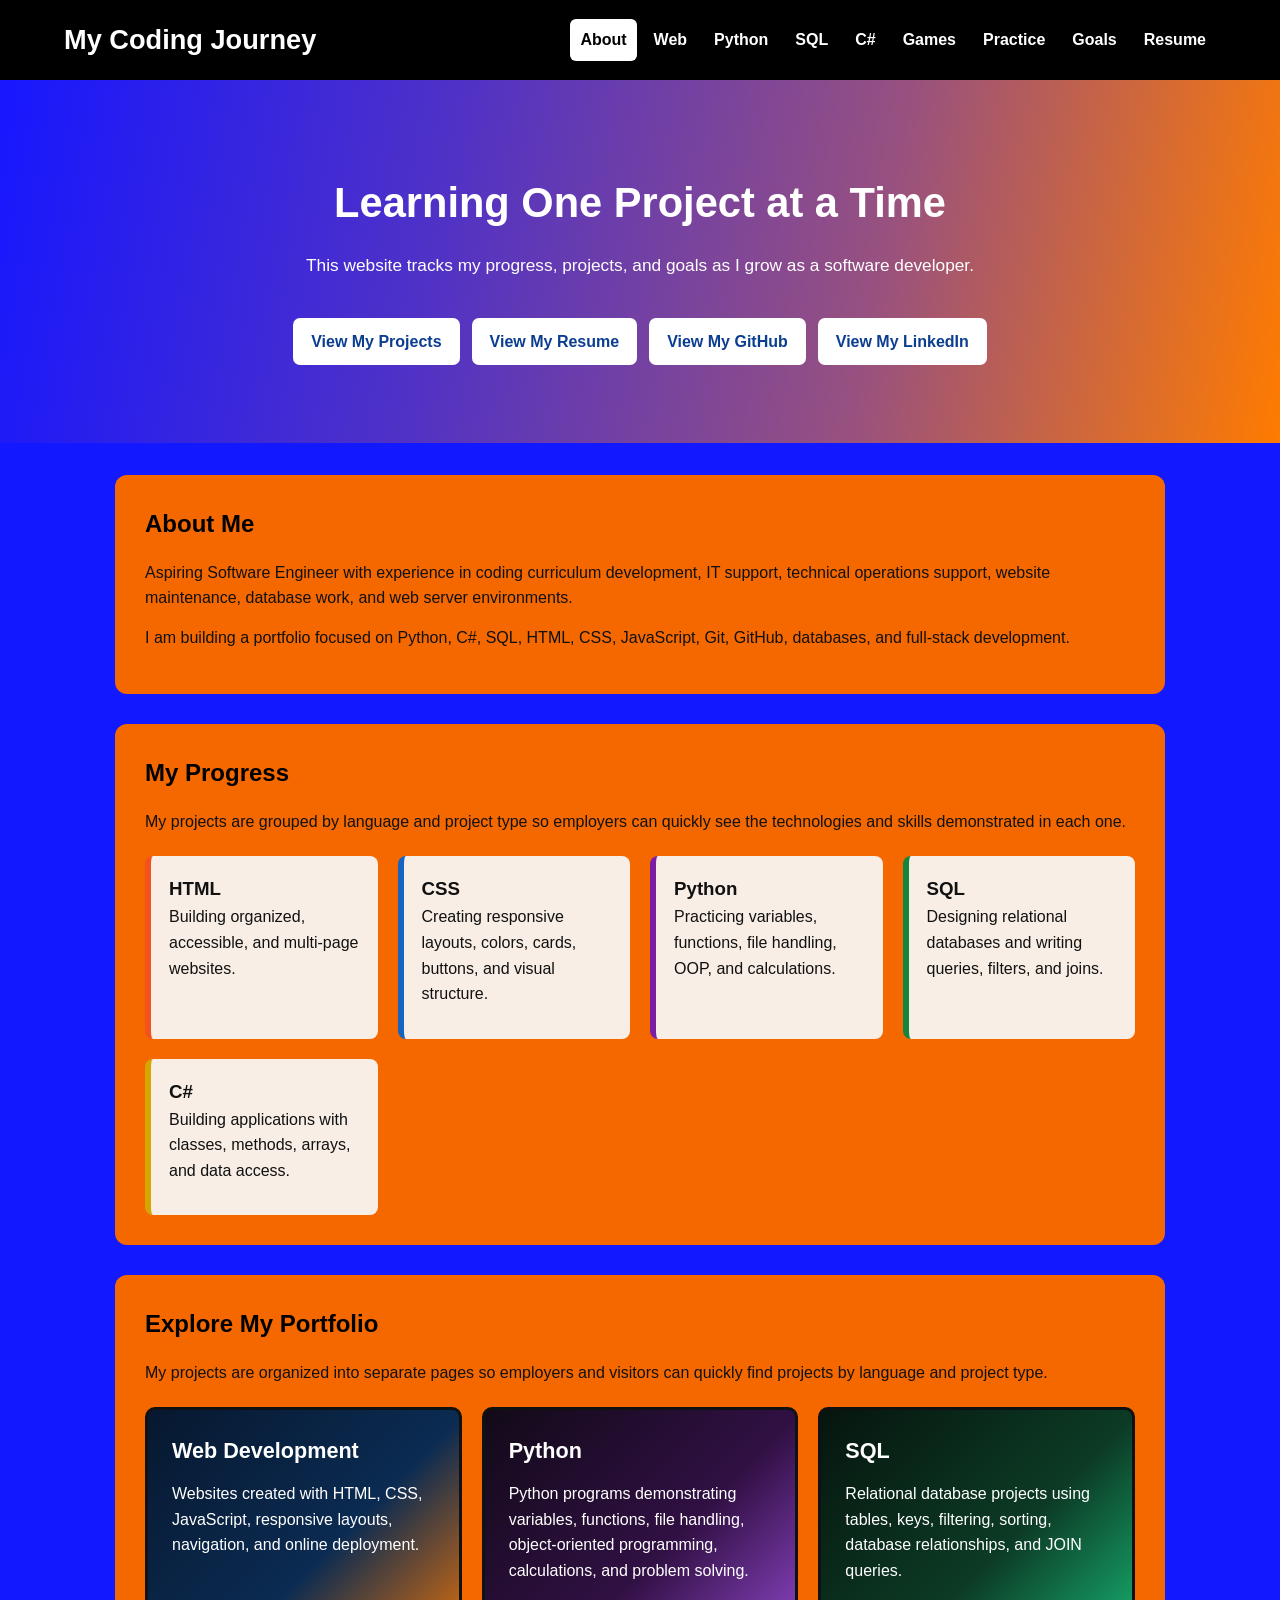
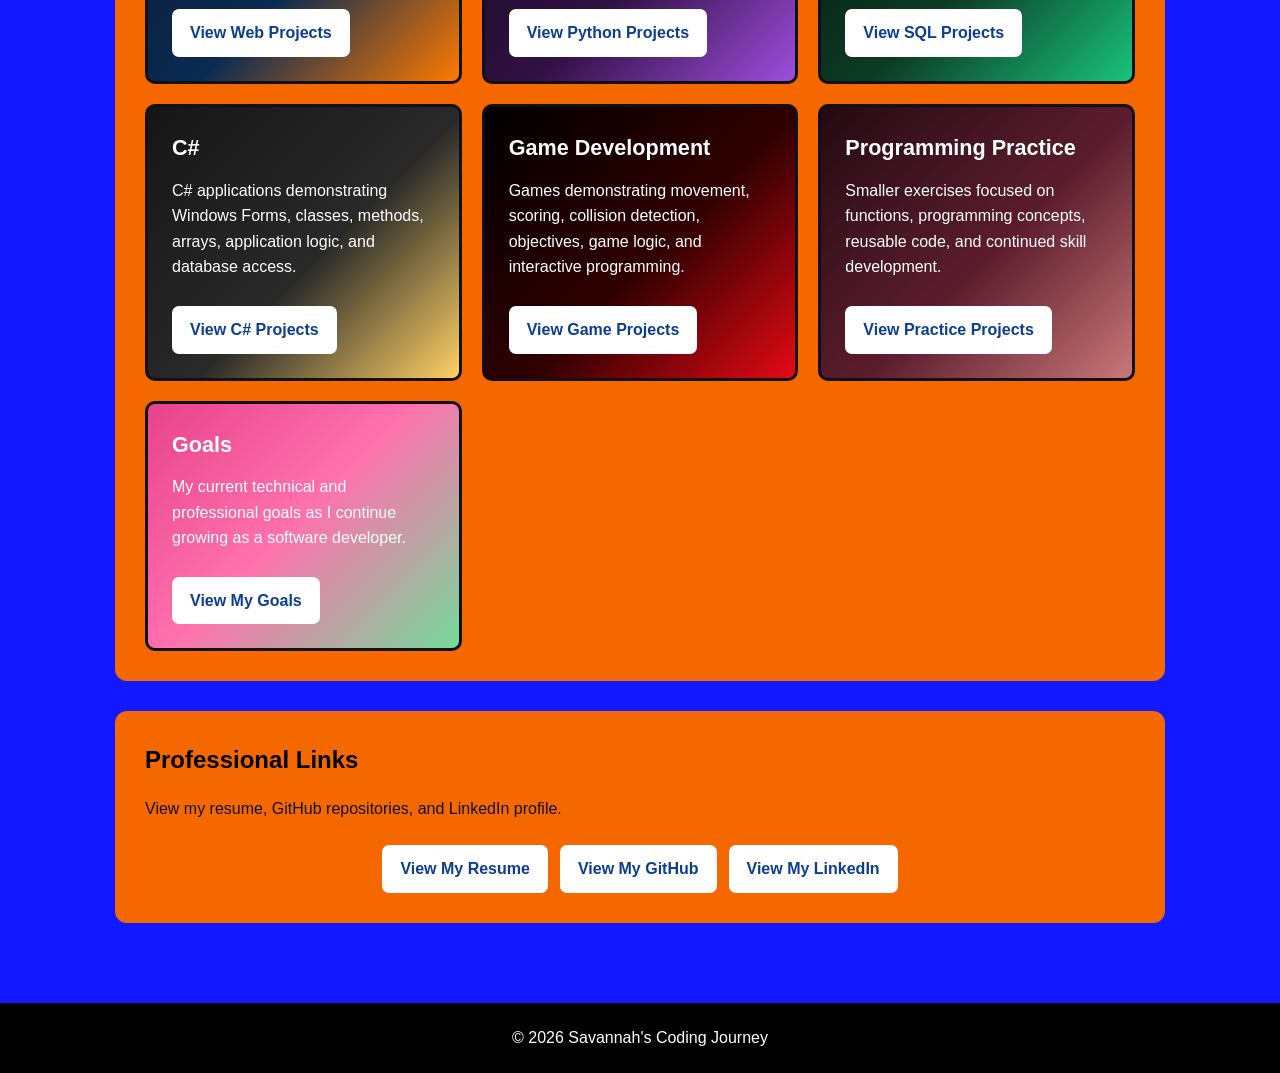
==== Coding Journey Website/index.html @ 90d4db1f "Add files via upload" ====
<!DOCTYPE html>
<html lang="en">
<head>
  <meta charset="UTF-8">
  <meta name="viewport" content="width=device-width, initial-scale=1.0">

  <title>My Coding Journey</title>

  <link rel="stylesheet" href="style.css">
</head>

<body class="home-page">
  <header>
    <nav class="navbar">
      <h1>My Coding Journey</h1>

      <ul>
        <li><a class="active" href="index.html">About</a></li>
        <li><a href="web-projects.html">Web</a></li>
        <li><a href="python-projects.html">Python</a></li>
        <li><a href="sql-projects.html">SQL</a></li>
        <li><a href="csharp-projects.html">C#</a></li>
        <li><a href="game-projects.html">Games</a></li>
        <li><a href="practice-projects.html">Practice</a></li>
        <li><a href="goals.html">Goals</a></li>

        <li>
          <a
            href="Savannah_Young_Resume.pdf"
            target="_blank"
            rel="noopener noreferrer"
          >
            Resume
          </a>
        </li>
      </ul>
    </nav>

    <section class="hero">
      <h2>Learning One Project at a Time</h2>

      <p>
        This website tracks my progress, projects, and goals as I grow as a software developer.
      </p>

      <div class="hero-buttons">
        <a href="#portfolio-categories" class="button">
          View My Projects
        </a>

        <a
          href="Savannah_Young_Resume.pdf"
          target="_blank"
          rel="noopener noreferrer"
          class="button"
        >
          View My Resume
        </a>

        <a
          href="https://github.com/LinuxLoser137"
          target="_blank"
          rel="noopener noreferrer"
          class="button"
        >
          View My GitHub
        </a>

        <a
          href="https://www.linkedin.com/in/savannah-young-194229190/"
          target="_blank"
          rel="noopener noreferrer"
          class="button"
        >
          View My LinkedIn
        </a>
      </div>
    </section>
  </header>

  <main>
    <section class="card">
      <h2>About Me</h2>

      <p>
        Aspiring Software Engineer with experience in coding curriculum development,
        IT support, technical operations support, website maintenance, database work,
        and web server environments.
      </p>

      <p>
        I am building a portfolio focused on Python, C#, SQL, HTML, CSS,
        JavaScript, Git, GitHub, databases, and full-stack development.
      </p>
    </section>

    <section class="card">
      <h2>My Progress</h2>

      <p>
        My projects are grouped by language and project type so employers can quickly
        see the technologies and skills demonstrated in each one.
      </p>

      <div class="progress-list">
        <div class="html-box">
          <h3>HTML</h3>
          <p>
            Building organized, accessible, and multi-page websites.
          </p>
        </div>

        <div class="css-box">
          <h3>CSS</h3>
          <p>
            Creating responsive layouts, colors, cards, buttons, and visual structure.
          </p>
        </div>

        <div class="python-box">
          <h3>Python</h3>
          <p>
            Practicing variables, functions, file handling, OOP, and calculations.
          </p>
        </div>

        <div class="sql-box">
          <h3>SQL</h3>
          <p>
            Designing relational databases and writing queries, filters, and joins.
          </p>
        </div>

        <div class="csharp-box">
          <h3>C#</h3>
          <p>
            Building applications with classes, methods, arrays, and data access.
          </p>
        </div>
      </div>
    </section>

    <section id="portfolio-categories" class="card">
      <h2>Explore My Portfolio</h2>

      <p>
        My projects are organized into separate pages so employers and visitors
        can quickly find projects by language and project type.
      </p>

      <div class="category-grid">
        <article class="category-card web-category">
          <h3>Web Development</h3>

          <p>
            Websites created with HTML, CSS, JavaScript, responsive layouts,
            navigation, and online deployment.
          </p>

          <a href="web-projects.html" class="button">
            View Web Projects
          </a>
        </article>

        <article class="category-card python-category">
          <h3>Python</h3>

          <p>
            Python programs demonstrating variables, functions, file handling,
            object-oriented programming, calculations, and problem solving.
          </p>

          <a href="python-projects.html" class="button">
            View Python Projects
          </a>
        </article>

        <article class="category-card sql-category">
          <h3>SQL</h3>

          <p>
            Relational database projects using tables, keys, filtering,
            sorting, database relationships, and JOIN queries.
          </p>

          <a href="sql-projects.html" class="button">
            View SQL Projects
          </a>
        </article>

        <article class="category-card csharp-category">
          <h3>C#</h3>

          <p>
            C# applications demonstrating Windows Forms, classes, methods,
            arrays, application logic, and database access.
          </p>

          <a href="csharp-projects.html" class="button">
            View C# Projects
          </a>
        </article>

        <article class="category-card game-category">
          <h3>Game Development</h3>

          <p>
            Games demonstrating movement, scoring, collision detection,
            objectives, game logic, and interactive programming.
          </p>

          <a href="game-projects.html" class="button">
            View Game Projects
          </a>
        </article>

        <article class="category-card practice-category">
          <h3>Programming Practice</h3>

          <p>
            Smaller exercises focused on functions, programming concepts,
            reusable code, and continued skill development.
          </p>

          <a href="practice-projects.html" class="button">
            View Practice Projects
          </a>
        </article>

        <article class="category-card goals-category">
          <h3>Goals</h3>

          <p>
            My current technical and professional goals as I continue
            growing as a software developer.
          </p>

          <a href="goals.html" class="button">
            View My Goals
          </a>
        </article>
      </div>
    </section>

    <section class="card">
      <h2>Professional Links</h2>

      <p>
        View my resume, GitHub repositories, and LinkedIn profile.
      </p>

      <div class="hero-buttons">
        <a
          href="Savannah_Young_Resume.pdf"
          target="_blank"
          rel="noopener noreferrer"
          class="button"
        >
          View My Resume
        </a>

        <a
          href="https://github.com/LinuxLoser137"
          target="_blank"
          rel="noopener noreferrer"
          class="button"
        >
          View My GitHub
        </a>

        <a
          href="https://www.linkedin.com/in/savannah-young-194229190/"
          target="_blank"
          rel="noopener noreferrer"
          class="button"
        >
          View My LinkedIn
        </a>
      </div>
    </section>
  </main>

  <footer>
    <p>
      &copy; <span id="current-year">2026</span> Savannah's Coding Journey
    </p>
  </footer>

  <script src="script.js"></script>
</body>
</html>
---- Coding Journey Website/style.css ----
/* =========================================
   RESET
========================================= */

* {
  box-sizing: border-box;
  margin: 0;
  padding: 0;
}

html {
  scroll-behavior: smooth;
}

body {
  font-family: Arial, Helvetica, sans-serif;
  line-height: 1.6;
  min-height: 100vh;
}

a {
  text-decoration: none;
}

img {
  max-width: 100%;
}

main {
  margin: 0 auto;
  max-width: 1250px;
  padding: 35px 20px;
}


/* =========================================
   BLACK NAVIGATION BAR
   SAME ON EVERY PAGE
========================================= */

.navbar {
  align-items: center;
  background-color: #000000;
  display: flex;
  justify-content: space-between;
  padding: 18px 5%;
}

.navbar h1 {
  color: #ffffff;
  font-size: 1.7rem;
}

.navbar ul {
  align-items: center;
  display: flex;
  flex-wrap: wrap;
  gap: 7px;
  list-style: none;
}

.navbar a {
  border-radius: 6px;
  color: #ffffff;
  display: block;
  font-weight: bold;
  padding: 8px 10px;
  transition:
    background-color 0.2s ease,
    color 0.2s ease;
}

.navbar a:hover,
.navbar a.active {
  background-color: #ffffff;
  color: #000000;
}


/* =========================================
   HERO SECTIONS
========================================= */

.hero,
.page-hero {
  color: #ffffff;
  padding: 85px 8%;
  text-align: center;
}

.hero h2,
.page-hero h2 {
  font-size: 2.6rem;
  margin-bottom: 16px;
}

.hero p,
.page-hero p {
  font-size: 1.08rem;
  margin: 0 auto 28px;
  max-width: 850px;
}


/* =========================================
   BUTTON GROUPS
========================================= */

.hero-buttons,
.project-links,
.page-navigation {
  display: flex;
  flex-wrap: wrap;
  gap: 12px;
  justify-content: center;
}


/* =========================================
   GENERAL BUTTONS
========================================= */

.button,
.project-links a,
.project-card > a {
  border-radius: 7px;
  display: inline-block;
  font-weight: bold;
  margin-top: 10px;
  padding: 11px 18px;
  transition:
    background-color 0.2s ease,
    color 0.2s ease,
    transform 0.2s ease;
}

.button:hover,
.project-links a:hover,
.project-card > a:hover {
  transform: translateY(-2px);
}


/* =========================================
   GENERAL CONTENT CARDS
========================================= */

.card,
.language-section {
  border-radius: 12px;
  margin-bottom: 30px;
  padding: 30px;
}

.card h2,
.language-section > h2 {
  margin-bottom: 16px;
}

.card p {
  margin-bottom: 14px;
}


/* =========================================
   GRIDS
========================================= */

.progress-list,
.category-grid,
.project-grid {
  display: grid;
  gap: 20px;
  margin-top: 22px;
}

.progress-list {
  grid-template-columns: repeat(auto-fit, minmax(190px, 1fr));
}

.category-grid,
.project-grid {
  grid-template-columns: repeat(auto-fit, minmax(280px, 1fr));
}


/* =========================================
   PROGRESS BOXES
========================================= */

.progress-list > div {
  border-radius: 8px;
  padding: 18px;
}

.html-box {
  background-color: #fff0e8;
  border-left: 6px solid #f4511e;
  color: #9d2f13;
}

.css-box {
  background-color: #e8f2ff;
  border-left: 6px solid #1565c0;
  color: #0e4d98;
}

.python-box {
  background-color: #f2e8ff;
  border-left: 6px solid #7b1fa2;
  color: #5c177b;
}

.sql-box {
  background-color: #e4f8ee;
  border-left: 6px solid #16833e;
  color: #12612f;
}

.csharp-box {
  background-color: #fff4c4;
  border-left: 6px solid #d5a600;
  color: #6b5200;
}


/* =========================================
   GENERAL CATEGORY CARDS
========================================= */

.category-card {
  border-radius: 10px;
  display: flex;
  flex-direction: column;
  min-height: 250px;
  padding: 24px;
  transition:
    box-shadow 0.2s ease,
    transform 0.2s ease;
}

.category-card:hover {
  box-shadow: 0 8px 20px rgba(0, 0, 0, 0.22);
  transform: translateY(-4px);
}

.category-card h3 {
  font-size: 1.35rem;
  margin-bottom: 12px;
}

.category-card p {
  flex-grow: 1;
  margin-bottom: 16px;
}

.category-card .button {
  align-self: flex-start;
}


/* =========================================
   GENERAL PROJECT CARDS
========================================= */

.project-card {
  border-radius: 10px;
  display: flex;
  flex-direction: column;
  padding: 24px;
  transition:
    box-shadow 0.2s ease,
    transform 0.2s ease;
}

.project-card:hover {
  transform: translateY(-4px);
}

.project-card h3 {
  margin-bottom: 12px;
}

.project-card p {
  margin-bottom: 13px;
}

.project-card a {
  align-self: flex-start;
}

.project-status {
  align-self: flex-start;
  border-radius: 20px;
  font-size: 0.85rem;
  font-weight: bold;
  margin-bottom: 12px;
  padding: 5px 11px;
}


/* =========================================
   HOME PAGE
   KEEP BLUE AND ORANGE LOOK
========================================= */

.home-page {
  background-color: #1218ff;
  color: #111111;
}


/* =========================================
   HOME PAGE HERO
========================================= */

.home-page .hero {
  background: linear-gradient(
    100deg,
    #1717ff 0%,
    #5132c5 35%,
    #98517f 68%,
    #ff7b00 100%
  );
  color: #ffffff;
  padding: 90px 20px 78px;
}

.home-page .hero h2,
.home-page .hero p {
  color: #ffffff;
}

.home-page .hero .button {
  background-color: #ffffff;
  color: #0b3d91;
}

.home-page .hero .button:hover {
  background-color: #ffd3a5;
  color: #000000;
}


/* =========================================
   HOME PAGE MAIN AREA
========================================= */

.home-page main {
  background-color: #1218ff;
  max-width: none;
  padding: 32px 0 50px;
}

.home-page main > section {
  margin-left: auto;
  margin-right: auto;
  width: min(1050px, calc(100% - 40px));
}


/* =========================================
   HOME PAGE ORANGE CONTENT SECTIONS
========================================= */

.home-page .card {
  background-color: #f56800;
  box-shadow: none;
  color: #111111;
}

.home-page .card h2 {
  color: #000000;
}

.home-page .card p {
  color: #111111;
}


/* =========================================
   HOME PAGE PROGRESS BOXES
========================================= */

.home-page .progress-list > div {
  background-color: #f8eee5;
  color: #111111;
}

.home-page .html-box {
  border-left-color: #f4511e;
}

.home-page .css-box {
  border-left-color: #1565c0;
}

.home-page .python-box {
  border-left-color: #7b1fa2;
}

.home-page .sql-box {
  border-left-color: #16833e;
}

.home-page .csharp-box {
  border-left-color: #d5a600;
}


/* =========================================
   HOME PAGE CATEGORY CARDS
   MATCH EACH PAGE THEME
========================================= */

.home-page .category-card {
  border: 3px solid #111111;
  color: #ffffff;
}

.home-page .category-card h3,
.home-page .category-card p {
  color: #ffffff;
}


/* Web category — dark navy and orange */

.home-page .web-category {
  background: linear-gradient(
    135deg,
    #07182f 0%,
    #0b2b52 55%,
    #ff7a00 100%
  );
}


/* Python category — near-black and purple */

.home-page .python-category {
  background: linear-gradient(
    135deg,
    #120a18 0%,
    #311044 55%,
    #9d4edd 100%
  );
}


/* SQL category — deep forest and emerald */

.home-page .sql-category {
  background: linear-gradient(
    135deg,
    #06150e 0%,
    #0c3b25 55%,
    #19c37d 100%
  );
}


/* C# category — charcoal and yellow */

.home-page .csharp-category {
  background: linear-gradient(
    135deg,
    #151515 0%,
    #292929 55%,
    #ffd166 100%
  );
}


/* Games category — black and red */

.home-page .game-category {
  background: linear-gradient(
    135deg,
    #000000 0%,
    #310000 55%,
    #e50914 100%
  );
}


/* Practice category — deep burgundy and rose gold */

.home-page .practice-category {
  background: linear-gradient(
    135deg,
    #240a12 0%,
    #5c1d2e 55%,
    #c97878 100%
  );
}


/* Goals category — brighter pink and soft green */

.home-page .goals-category {
  background: linear-gradient(
    135deg,
    #e8428b 0%,
    #ff72ad 48%,
    #75d99a 100%
  );
}

.home-page .goals-category h3,
.home-page .goals-category p {
  color: #ffffff;
}


/* =========================================
   HOME PAGE CATEGORY BUTTONS
========================================= */

.home-page .web-category .button {
  background-color: #ff7a00;
  color: #ffffff;
}

.home-page .python-category .button {
  background-color: #9d4edd;
  color: #ffffff;
}

.home-page .sql-category .button {
  background-color: #19c37d;
  color: #042216;
}

.home-page .csharp-category .button {
  background-color: #ffd166;
  color: #1a1505;
}

.home-page .game-category .button {
  background-color: #e50914;
  color: #ffffff;
}

.home-page .practice-category .button {
  background-color: #c97878;
  color: #240a12;
}

.home-page .goals-category .button {
  background-color: #d9ffe7;
  color: #176338;
}

.home-page .category-card .button:hover {
  background-color: #ffffff;
  color: #111111;
}


/* =========================================
   HOME PAGE PROFESSIONAL LINKS
========================================= */

.home-page .card .button {
  background-color: #ffffff;
  color: #0b3d91;
}

.home-page .card .button:hover {
  background-color: #ffd3a5;
  color: #000000;
}


/* =========================================
   WEB PAGE
   DARK NAVY AND BRIGHT ORANGE
========================================= */

.web-page {
  background-color: #07182f;
  color: #ffffff;
}

.web-page .page-hero {
  background: linear-gradient(
    120deg,
    #020b18 0%,
    #0b2b52 55%,
    #ff7a00 100%
  );
}

.web-page .language-section {
  background-color: #0b2748;
  border: 3px solid #ff7a00;
  color: #ffffff;
}

.web-page .project-card {
  background-color: #061426;
  border: 2px solid #ff9a3d;
  box-shadow: 0 7px 18px rgba(0, 0, 0, 0.4);
  color: #ffffff;
}

.web-page .project-card h3 {
  color: #ffad5c;
}

.web-page .project-card strong {
  color: #ffd2a6;
}

.web-page .project-status {
  background-color: #ff7a00;
  color: #ffffff;
}

.web-page .button,
.web-page .project-links a,
.web-page .project-card > a {
  background-color: #ff7a00;
  color: #ffffff;
}

.web-page .button:hover,
.web-page .project-links a:hover,
.web-page .project-card > a:hover {
  background-color: #ffffff;
  color: #a94700;
}


/* =========================================
   PYTHON PAGE
   NEAR-BLACK AND VIVID PURPLE
========================================= */

.python-page {
  background-color: #120a18;
  color: #ffffff;
}

.python-page .page-hero {
  background: linear-gradient(
    120deg,
    #09050d 0%,
    #311044 55%,
    #9d4edd 100%
  );
}

.python-page .language-section {
  background-color: #291039;
  border: 3px solid #b66cff;
  color: #ffffff;
}

.python-page .project-card {
  background-color: #100715;
  border: 2px solid #b66cff;
  box-shadow: 0 7px 18px rgba(0, 0, 0, 0.45);
  color: #ffffff;
}

.python-page .project-card h3 {
  color: #d7a5ff;
}

.python-page .project-card strong {
  color: #ebd2ff;
}

.python-page .project-status {
  background-color: #9d4edd;
  color: #ffffff;
}

.python-page .button,
.python-page .project-links a,
.python-page .project-card > a {
  background-color: #9d4edd;
  color: #ffffff;
}

.python-page .button:hover,
.python-page .project-links a:hover,
.python-page .project-card > a:hover {
  background-color: #ffffff;
  color: #5f1788;
}


/* =========================================
   SQL PAGE
   DEEP FOREST AND BRIGHT EMERALD
========================================= */

.sql-page {
  background-color: #06150e;
  color: #ffffff;
}

.sql-page .page-hero {
  background: linear-gradient(
    120deg,
    #020a06 0%,
    #0c3b25 55%,
    #19c37d 100%
  );
}

.sql-page .language-section {
  background-color: #0a3823;
  border: 3px solid #2ee69a;
  color: #ffffff;
}

.sql-page .project-card {
  background-color: #04110b;
  border: 2px solid #2ee69a;
  box-shadow: 0 7px 18px rgba(0, 0, 0, 0.45);
  color: #ffffff;
}

.sql-page .project-card h3 {
  color: #65f2b4;
}

.sql-page .project-card strong {
  color: #b9f8da;
}

.sql-page .project-status {
  background-color: #19c37d;
  color: #042216;
}

.sql-page .button,
.sql-page .project-links a,
.sql-page .project-card > a {
  background-color: #19c37d;
  color: #042216;
}

.sql-page .button:hover,
.sql-page .project-links a:hover,
.sql-page .project-card > a:hover {
  background-color: #ffffff;
  color: #087047;
}


/* =========================================
   C# PAGE
   CHARCOAL AND STRONG YELLOW
========================================= */

.csharp-page {
  background-color: #151515;
  color: #ffffff;
}

.csharp-page .page-hero {
  background: linear-gradient(
    120deg,
    #050505 0%,
    #292929 55%,
    #ffd166 100%
  );
}

.csharp-page .language-section {
  background-color: #252525;
  border: 3px solid #ffd166;
  color: #ffffff;
}

.csharp-page .project-card {
  background-color: #101010;
  border: 2px solid #ffd166;
  box-shadow: 0 7px 18px rgba(0, 0, 0, 0.45);
  color: #ffffff;
}

.csharp-page .project-card h3 {
  color: #ffe39d;
}

.csharp-page .project-card strong {
  color: #fff0c2;
}

.csharp-page .project-status {
  background-color: #ffd166;
  color: #1a1505;
}

.csharp-page .button,
.csharp-page .project-links a,
.csharp-page .project-card > a {
  background-color: #ffd166;
  color: #1a1505;
}

.csharp-page .button:hover,
.csharp-page .project-links a:hover,
.csharp-page .project-card > a:hover {
  background-color: #ffffff;
  color: #7c5700;
}


/* =========================================
   GAMES PAGE
   BLACK AND RED
========================================= */

.games-page {
  background-color: #050505;
  color: #ffffff;
}

.games-page .page-hero {
  background: linear-gradient(
    120deg,
    #000000 0%,
    #310000 55%,
    #e50914 100%
  );
}

.games-page .language-section {
  background-color: #160000;
  border: 3px solid #e50914;
  color: #ffffff;
}

.games-page .project-card {
  background-color: #050505;
  border: 2px solid #e50914;
  box-shadow: 0 7px 18px rgba(229, 9, 20, 0.22);
  color: #ffffff;
}

.games-page .project-card h3 {
  color: #ff666d;
}

.games-page .project-card strong {
  color: #ffb6ba;
}

.games-page .project-status {
  background-color: #e50914;
  color: #ffffff;
}

.games-page .button,
.games-page .project-links a,
.games-page .project-card > a {
  background-color: #e50914;
  color: #ffffff;
}

.games-page .button:hover,
.games-page .project-links a:hover,
.games-page .project-card > a:hover {
  background-color: #ffffff;
  color: #a40009;
}


/* =========================================
   PRACTICE PAGE
   DEEP BURGUNDY, ROSE GOLD, AND BLUSH
========================================= */

.practice-page {
  background-color: #240a12;
  color: #ffffff;
}

.practice-page .page-hero {
  background: linear-gradient(
    120deg,
    #240a12 0%,
    #5c1d2e 55%,
    #c97878 100%
  );
  color: #ffffff;
}

.practice-page .language-section {
  background-color: #5c1d2e;
  border: 3px solid #c97878;
  color: #ffffff;
}

.practice-page .project-card {
  background-color: #240a12;
  border: 2px solid #c97878;
  box-shadow: 0 7px 18px rgba(0, 0, 0, 0.45);
  color: #ffffff;
}

.practice-page .project-card h3 {
  color: #ffd6d6;
}

.practice-page .project-card strong {
  color: #ffd6d6;
}

.practice-page .project-status {
  background-color: #c97878;
  color: #240a12;
}

.practice-page .button,
.practice-page .project-links a,
.practice-page .project-card > a {
  background-color: #c97878;
  color: #240a12;
}

.practice-page .button:hover,
.practice-page .project-links a:hover,
.practice-page .project-card > a:hover {
  background-color: #ffd6d6;
  color: #5c1d2e;
}


/* =========================================
   GOALS PAGE
   BRIGHT PINK WITH LIGHT GREEN CONTRAST
========================================= */

.goals-page {
  background: linear-gradient(
    180deg,
    #ff77b0 0%,
    #ff9bc6 48%,
    #baf3cf 100%
  );
  color: #3a1830;
}

.goals-page .page-hero {
  background: linear-gradient(
    120deg,
    #e8428b 0%,
    #ff72ad 58%,
    #75d99a 100%
  );
  color: #ffffff;
}

.goals-page .card {
  background-color: #fff0f7;
  border: 3px solid #75d99a;
  box-shadow: 0 7px 18px rgba(108, 31, 71, 0.18);
  color: #4b213c;
}

.goals-page .card h2 {
  color: #c52b70;
}

.goals-page .card p {
  color: #4b213c;
}

.goals-page .goal-list {
  list-style: none;
  padding-left: 0;
}

.goals-page .goal-list li {
  background-color: #e5f9ed;
  border-left: 7px solid #e8428b;
  border-radius: 7px;
  color: #245c3a;
  margin-bottom: 12px;
  padding: 14px 16px;
}

.goals-page .button {
  background-color: #58c982;
  color: #ffffff;
}

.goals-page .button:hover {
  background-color: #ff72ad;
  color: #ffffff;
}


/* =========================================
   PAGE NAVIGATION
========================================= */

.page-navigation {
  margin: 35px 0 10px;
}


/* =========================================
   FOOTER
========================================= */

footer {
  background-color: #000000;
  color: #ffffff;
  margin-top: 35px;
  padding: 22px;
  text-align: center;
}

.home-page footer {
  margin-top: 0;
}


/* =========================================
   TABLET RESPONSIVE DESIGN
========================================= */

@media screen and (max-width: 950px) {
  .navbar {
    flex-direction: column;
    gap: 14px;
  }

  .navbar ul {
    justify-content: center;
  }

  .hero,
  .page-hero {
    padding: 60px 20px;
  }

  .hero h2,
  .page-hero h2 {
    font-size: 2.1rem;
  }
}


/* =========================================
   MOBILE RESPONSIVE DESIGN
========================================= */

@media screen and (max-width: 650px) {
  .navbar ul {
    flex-direction: column;
    width: 100%;
  }

  .navbar li,
  .navbar a {
    text-align: center;
    width: 100%;
  }

  main {
    padding: 22px 12px;
  }

  .card,
  .language-section {
    padding: 20px;
  }

  .progress-list,
  .category-grid,
  .project-grid {
    grid-template-columns: 1fr;
  }

  .hero-buttons,
  .project-links,
  .page-navigation {
    flex-direction: column;
  }

  .button,
  .project-links a,
  .project-card > a {
    text-align: center;
    width: 100%;
  }

  .home-page main > section {
    width: calc(100% - 24px);
  }

  .home-page .hero h2 {
    font-size: 2rem;
  }
}
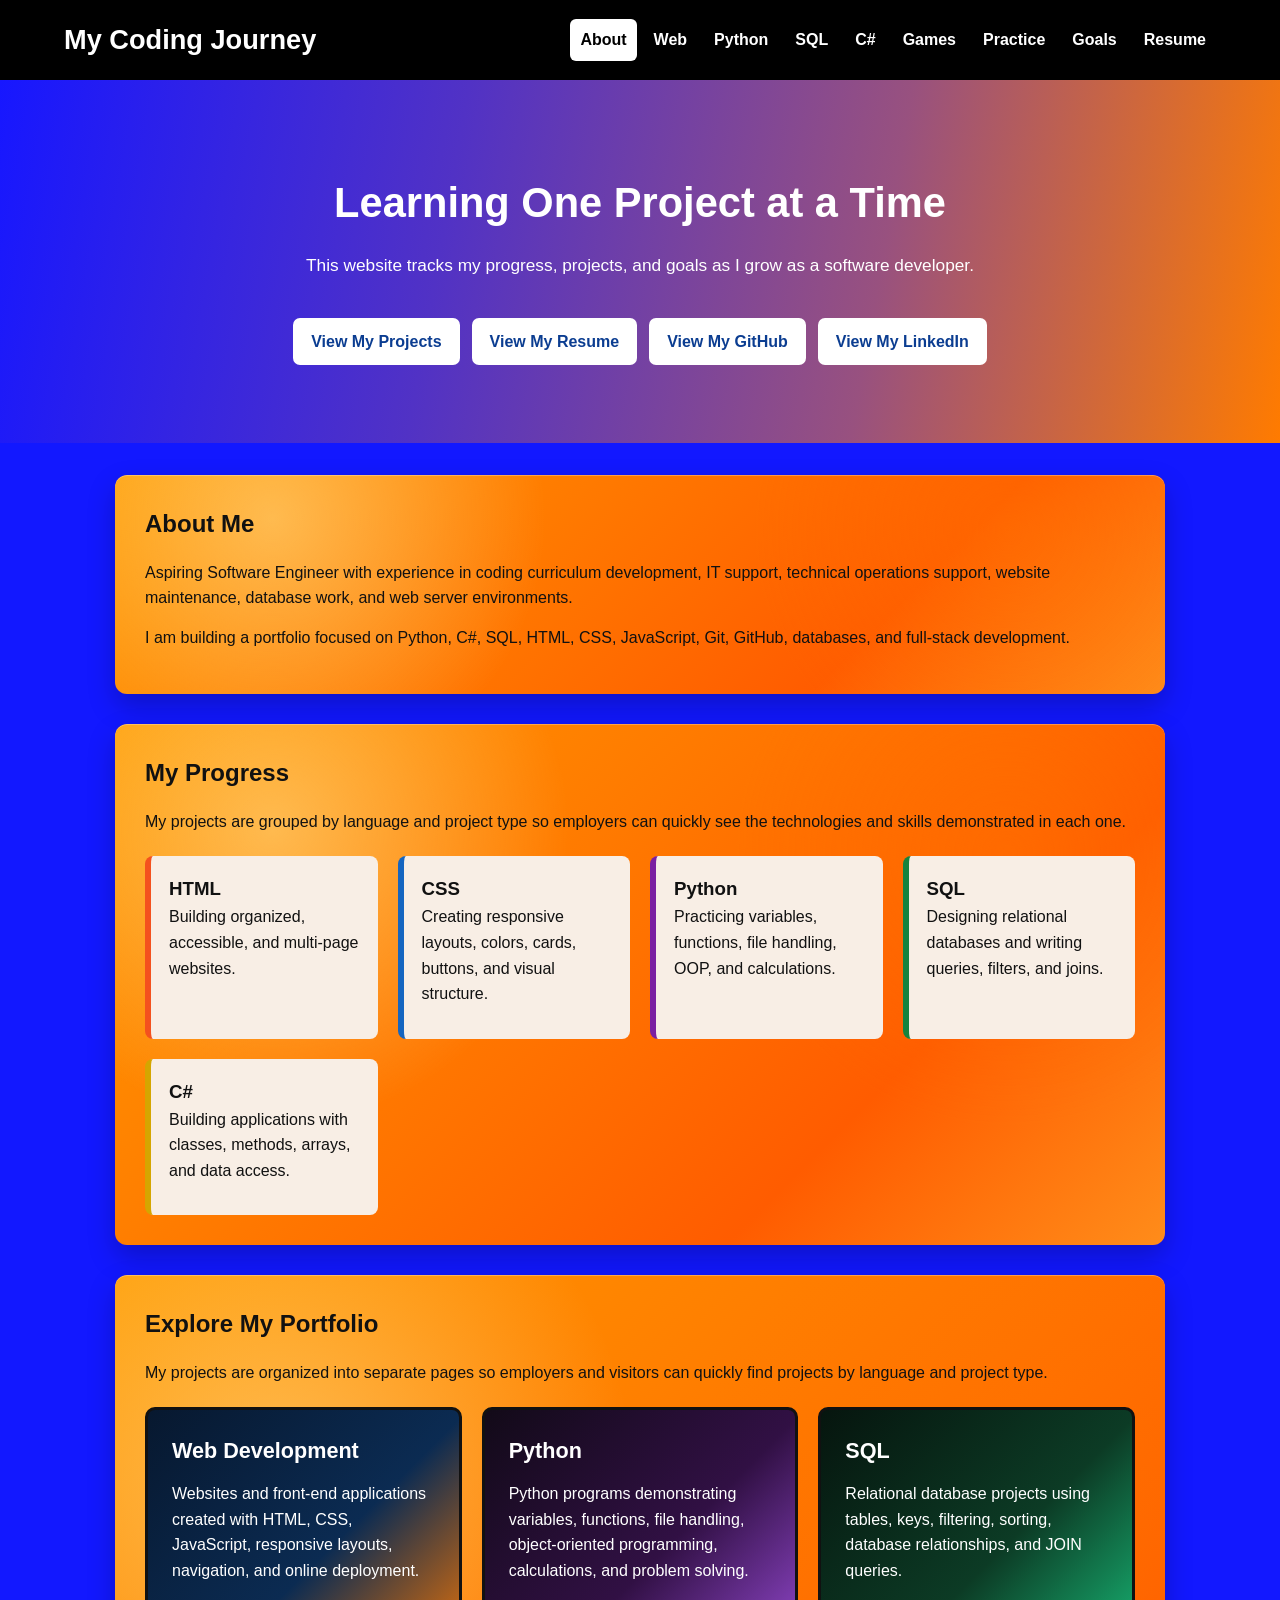
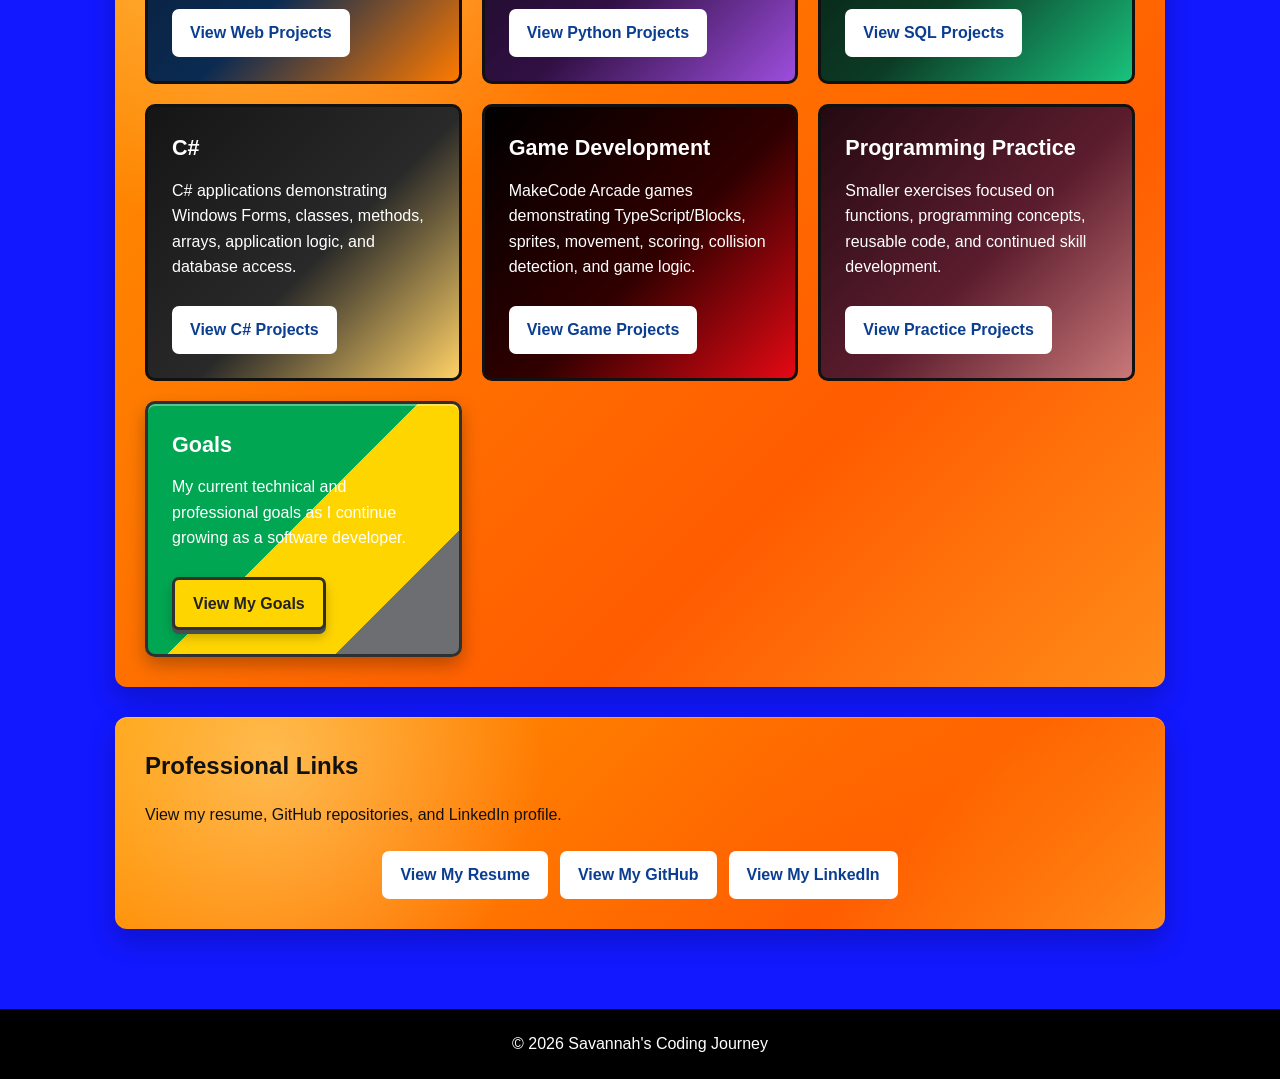
==== commit 391a6959: "Add files via upload" ====
--- a/Coding Journey Website/index.html
+++ b/Coding Journey Website/index.html
@@ -1,291 +1,291 @@
-<!DOCTYPE html>
-<html lang="en">
-<head>
-  <meta charset="UTF-8">
-  <meta name="viewport" content="width=device-width, initial-scale=1.0">
-
-  <title>My Coding Journey</title>
-
-  <link rel="stylesheet" href="style.css">
-</head>
-
-<body class="home-page">
-  <header>
-    <nav class="navbar">
-      <h1>My Coding Journey</h1>
-
-      <ul>
-        <li><a class="active" href="index.html">About</a></li>
-        <li><a href="web-projects.html">Web</a></li>
-        <li><a href="python-projects.html">Python</a></li>
-        <li><a href="sql-projects.html">SQL</a></li>
-        <li><a href="csharp-projects.html">C#</a></li>
-        <li><a href="game-projects.html">Games</a></li>
-        <li><a href="practice-projects.html">Practice</a></li>
-        <li><a href="goals.html">Goals</a></li>
-
-        <li>
-          <a
-            href="Savannah_Young_Resume.pdf"
-            target="_blank"
-            rel="noopener noreferrer"
-          >
-            Resume
-          </a>
-        </li>
-      </ul>
-    </nav>
-
-    <section class="hero">
-      <h2>Learning One Project at a Time</h2>
-
-      <p>
-        This website tracks my progress, projects, and goals as I grow as a software developer.
-      </p>
-
-      <div class="hero-buttons">
-        <a href="#portfolio-categories" class="button">
-          View My Projects
-        </a>
-
-        <a
-          href="Savannah_Young_Resume.pdf"
-          target="_blank"
-          rel="noopener noreferrer"
-          class="button"
-        >
-          View My Resume
-        </a>
-
-        <a
-          href="https://github.com/LinuxLoser137"
-          target="_blank"
-          rel="noopener noreferrer"
-          class="button"
-        >
-          View My GitHub
-        </a>
-
-        <a
-          href="https://www.linkedin.com/in/savannah-young-194229190/"
-          target="_blank"
-          rel="noopener noreferrer"
-          class="button"
-        >
-          View My LinkedIn
-        </a>
-      </div>
-    </section>
-  </header>
-
-  <main>
-    <section class="card">
-      <h2>About Me</h2>
-
-      <p>
-        Aspiring Software Engineer with experience in coding curriculum development,
-        IT support, technical operations support, website maintenance, database work,
-        and web server environments.
-      </p>
-
-      <p>
-        I am building a portfolio focused on Python, C#, SQL, HTML, CSS,
-        JavaScript, Git, GitHub, databases, and full-stack development.
-      </p>
-    </section>
-
-    <section class="card">
-      <h2>My Progress</h2>
-
-      <p>
-        My projects are grouped by language and project type so employers can quickly
-        see the technologies and skills demonstrated in each one.
-      </p>
-
-      <div class="progress-list">
-        <div class="html-box">
-          <h3>HTML</h3>
-          <p>
-            Building organized, accessible, and multi-page websites.
-          </p>
-        </div>
-
-        <div class="css-box">
-          <h3>CSS</h3>
-          <p>
-            Creating responsive layouts, colors, cards, buttons, and visual structure.
-          </p>
-        </div>
-
-        <div class="python-box">
-          <h3>Python</h3>
-          <p>
-            Practicing variables, functions, file handling, OOP, and calculations.
-          </p>
-        </div>
-
-        <div class="sql-box">
-          <h3>SQL</h3>
-          <p>
-            Designing relational databases and writing queries, filters, and joins.
-          </p>
-        </div>
-
-        <div class="csharp-box">
-          <h3>C#</h3>
-          <p>
-            Building applications with classes, methods, arrays, and data access.
-          </p>
-        </div>
-      </div>
-    </section>
-
-    <section id="portfolio-categories" class="card">
-      <h2>Explore My Portfolio</h2>
-
-      <p>
-        My projects are organized into separate pages so employers and visitors
-        can quickly find projects by language and project type.
-      </p>
-
-      <div class="category-grid">
-        <article class="category-card web-category">
-          <h3>Web Development</h3>
-
-          <p>
-            Websites created with HTML, CSS, JavaScript, responsive layouts,
-            navigation, and online deployment.
-          </p>
-
-          <a href="web-projects.html" class="button">
-            View Web Projects
-          </a>
-        </article>
-
-        <article class="category-card python-category">
-          <h3>Python</h3>
-
-          <p>
-            Python programs demonstrating variables, functions, file handling,
-            object-oriented programming, calculations, and problem solving.
-          </p>
-
-          <a href="python-projects.html" class="button">
-            View Python Projects
-          </a>
-        </article>
-
-        <article class="category-card sql-category">
-          <h3>SQL</h3>
-
-          <p>
-            Relational database projects using tables, keys, filtering,
-            sorting, database relationships, and JOIN queries.
-          </p>
-
-          <a href="sql-projects.html" class="button">
-            View SQL Projects
-          </a>
-        </article>
-
-        <article class="category-card csharp-category">
-          <h3>C#</h3>
-
-          <p>
-            C# applications demonstrating Windows Forms, classes, methods,
-            arrays, application logic, and database access.
-          </p>
-
-          <a href="csharp-projects.html" class="button">
-            View C# Projects
-          </a>
-        </article>
-
-        <article class="category-card game-category">
-          <h3>Game Development</h3>
-
-          <p>
-            Games demonstrating movement, scoring, collision detection,
-            objectives, game logic, and interactive programming.
-          </p>
-
-          <a href="game-projects.html" class="button">
-            View Game Projects
-          </a>
-        </article>
-
-        <article class="category-card practice-category">
-          <h3>Programming Practice</h3>
-
-          <p>
-            Smaller exercises focused on functions, programming concepts,
-            reusable code, and continued skill development.
-          </p>
-
-          <a href="practice-projects.html" class="button">
-            View Practice Projects
-          </a>
-        </article>
-
-        <article class="category-card goals-category">
-          <h3>Goals</h3>
-
-          <p>
-            My current technical and professional goals as I continue
-            growing as a software developer.
-          </p>
-
-          <a href="goals.html" class="button">
-            View My Goals
-          </a>
-        </article>
-      </div>
-    </section>
-
-    <section class="card">
-      <h2>Professional Links</h2>
-
-      <p>
-        View my resume, GitHub repositories, and LinkedIn profile.
-      </p>
-
-      <div class="hero-buttons">
-        <a
-          href="Savannah_Young_Resume.pdf"
-          target="_blank"
-          rel="noopener noreferrer"
-          class="button"
-        >
-          View My Resume
-        </a>
-
-        <a
-          href="https://github.com/LinuxLoser137"
-          target="_blank"
-          rel="noopener noreferrer"
-          class="button"
-        >
-          View My GitHub
-        </a>
-
-        <a
-          href="https://www.linkedin.com/in/savannah-young-194229190/"
-          target="_blank"
-          rel="noopener noreferrer"
-          class="button"
-        >
-          View My LinkedIn
-        </a>
-      </div>
-    </section>
-  </main>
-
-  <footer>
-    <p>
-      &copy; <span id="current-year">2026</span> Savannah's Coding Journey
-    </p>
-  </footer>
-
-  <script src="script.js"></script>
-</body>
-</html>+<!DOCTYPE html>
+<html lang="en">
+<head>
+  <meta charset="UTF-8">
+  <meta name="viewport" content="width=device-width, initial-scale=1.0">
+
+  <title>My Coding Journey</title>
+
+  <link rel="stylesheet" href="style.css">
+</head>
+
+<body class="home-page">
+  <header>
+    <nav class="navbar">
+      <h1>My Coding Journey</h1>
+
+      <ul>
+        <li><a class="active" href="index.html">About</a></li>
+        <li><a href="web-projects.html">Web</a></li>
+        <li><a href="python-projects.html">Python</a></li>
+        <li><a href="sql-projects.html">SQL</a></li>
+        <li><a href="csharp-projects.html">C#</a></li>
+        <li><a href="game-projects.html">Games</a></li>
+        <li><a href="practice-projects.html">Practice</a></li>
+        <li><a href="goals.html">Goals</a></li>
+
+        <li>
+          <a
+            href="Savannah_Young_Resume.pdf"
+            target="_blank"
+            rel="noopener noreferrer"
+          >
+            Resume
+          </a>
+        </li>
+      </ul>
+    </nav>
+
+    <section class="hero">
+      <h2>Learning One Project at a Time</h2>
+
+      <p>
+        This website tracks my progress, projects, and goals as I grow as a software developer.
+      </p>
+
+      <div class="hero-buttons">
+        <a href="#portfolio-categories" class="button">
+          View My Projects
+        </a>
+
+        <a
+          href="Savannah_Young_Resume.pdf"
+          target="_blank"
+          rel="noopener noreferrer"
+          class="button"
+        >
+          View My Resume
+        </a>
+
+        <a
+          href="https://github.com/LinuxLoser137"
+          target="_blank"
+          rel="noopener noreferrer"
+          class="button"
+        >
+          View My GitHub
+        </a>
+
+        <a
+          href="https://www.linkedin.com/in/savannah-young-194229190/"
+          target="_blank"
+          rel="noopener noreferrer"
+          class="button"
+        >
+          View My LinkedIn
+        </a>
+      </div>
+    </section>
+  </header>
+
+  <main>
+    <section class="card">
+      <h2>About Me</h2>
+
+      <p>
+        Aspiring Software Engineer with experience in coding curriculum development,
+        IT support, technical operations support, website maintenance, database work,
+        and web server environments.
+      </p>
+
+      <p>
+        I am building a portfolio focused on Python, C#, SQL, HTML, CSS,
+        JavaScript, Git, GitHub, databases, and full-stack development.
+      </p>
+    </section>
+
+    <section class="card">
+      <h2>My Progress</h2>
+
+      <p>
+        My projects are grouped by language and project type so employers can quickly
+        see the technologies and skills demonstrated in each one.
+      </p>
+
+      <div class="progress-list">
+        <div class="html-box">
+          <h3>HTML</h3>
+          <p>
+            Building organized, accessible, and multi-page websites.
+          </p>
+        </div>
+
+        <div class="css-box">
+          <h3>CSS</h3>
+          <p>
+            Creating responsive layouts, colors, cards, buttons, and visual structure.
+          </p>
+        </div>
+
+        <div class="python-box">
+          <h3>Python</h3>
+          <p>
+            Practicing variables, functions, file handling, OOP, and calculations.
+          </p>
+        </div>
+
+        <div class="sql-box">
+          <h3>SQL</h3>
+          <p>
+            Designing relational databases and writing queries, filters, and joins.
+          </p>
+        </div>
+
+        <div class="csharp-box">
+          <h3>C#</h3>
+          <p>
+            Building applications with classes, methods, arrays, and data access.
+          </p>
+        </div>
+      </div>
+    </section>
+
+    <section id="portfolio-categories" class="card">
+      <h2>Explore My Portfolio</h2>
+
+      <p>
+        My projects are organized into separate pages so employers and visitors
+        can quickly find projects by language and project type.
+      </p>
+
+      <div class="category-grid">
+        <article class="category-card web-category">
+          <h3>Web Development</h3>
+
+          <p>
+            Websites and front-end applications created with HTML, CSS,
+            JavaScript, responsive layouts, navigation, and online deployment.
+          </p>
+
+          <a href="web-projects.html" class="button">
+            View Web Projects
+          </a>
+        </article>
+
+        <article class="category-card python-category">
+          <h3>Python</h3>
+
+          <p>
+            Python programs demonstrating variables, functions, file handling,
+            object-oriented programming, calculations, and problem solving.
+          </p>
+
+          <a href="python-projects.html" class="button">
+            View Python Projects
+          </a>
+        </article>
+
+        <article class="category-card sql-category">
+          <h3>SQL</h3>
+
+          <p>
+            Relational database projects using tables, keys, filtering,
+            sorting, database relationships, and JOIN queries.
+          </p>
+
+          <a href="sql-projects.html" class="button">
+            View SQL Projects
+          </a>
+        </article>
+
+        <article class="category-card csharp-category">
+          <h3>C#</h3>
+
+          <p>
+            C# applications demonstrating Windows Forms, classes, methods,
+            arrays, application logic, and database access.
+          </p>
+
+          <a href="csharp-projects.html" class="button">
+            View C# Projects
+          </a>
+        </article>
+
+        <article class="category-card game-category">
+          <h3>Game Development</h3>
+
+          <p>
+            MakeCode Arcade games demonstrating TypeScript/Blocks, sprites,
+            movement, scoring, collision detection, and game logic.
+          </p>
+
+          <a href="game-projects.html" class="button">
+            View Game Projects
+          </a>
+        </article>
+
+        <article class="category-card practice-category">
+          <h3>Programming Practice</h3>
+
+          <p>
+            Smaller exercises focused on functions, programming concepts,
+            reusable code, and continued skill development.
+          </p>
+
+          <a href="practice-projects.html" class="button">
+            View Practice Projects
+          </a>
+        </article>
+
+        <article class="category-card goals-category">
+          <h3>Goals</h3>
+
+          <p>
+            My current technical and professional goals as I continue
+            growing as a software developer.
+          </p>
+
+          <a href="goals.html" class="button">
+            View My Goals
+          </a>
+        </article>
+      </div>
+    </section>
+
+    <section class="card">
+      <h2>Professional Links</h2>
+
+      <p>
+        View my resume, GitHub repositories, and LinkedIn profile.
+      </p>
+
+      <div class="hero-buttons">
+        <a
+          href="Savannah_Young_Resume.pdf"
+          target="_blank"
+          rel="noopener noreferrer"
+          class="button"
+        >
+          View My Resume
+        </a>
+
+        <a
+          href="https://github.com/LinuxLoser137"
+          target="_blank"
+          rel="noopener noreferrer"
+          class="button"
+        >
+          View My GitHub
+        </a>
+
+        <a
+          href="https://www.linkedin.com/in/savannah-young-194229190/"
+          target="_blank"
+          rel="noopener noreferrer"
+          class="button"
+        >
+          View My LinkedIn
+        </a>
+      </div>
+    </section>
+  </main>
+
+  <footer>
+    <p>
+      &copy; <span id="current-year">2026</span> Savannah's Coding Journey
+    </p>
+  </footer>
+
+  <script src="script.js"></script>
+</body>
+</html>
--- a/Coding Journey Website/style.css
+++ b/Coding Journey Website/style.css
@@ -1,1105 +1,1434 @@
-/* =========================================
-   RESET
-========================================= */
-
-* {
-  box-sizing: border-box;
-  margin: 0;
-  padding: 0;
-}
-
-html {
-  scroll-behavior: smooth;
-}
-
-body {
-  font-family: Arial, Helvetica, sans-serif;
-  line-height: 1.6;
-  min-height: 100vh;
-}
-
-a {
-  text-decoration: none;
-}
-
-img {
-  max-width: 100%;
-}
-
-main {
-  margin: 0 auto;
-  max-width: 1250px;
-  padding: 35px 20px;
-}
-
-
-/* =========================================
-   BLACK NAVIGATION BAR
-   SAME ON EVERY PAGE
-========================================= */
-
-.navbar {
-  align-items: center;
-  background-color: #000000;
-  display: flex;
-  justify-content: space-between;
-  padding: 18px 5%;
-}
-
-.navbar h1 {
-  color: #ffffff;
-  font-size: 1.7rem;
-}
-
-.navbar ul {
-  align-items: center;
-  display: flex;
-  flex-wrap: wrap;
-  gap: 7px;
-  list-style: none;
-}
-
-.navbar a {
-  border-radius: 6px;
-  color: #ffffff;
-  display: block;
-  font-weight: bold;
-  padding: 8px 10px;
-  transition:
-    background-color 0.2s ease,
-    color 0.2s ease;
-}
-
-.navbar a:hover,
-.navbar a.active {
-  background-color: #ffffff;
-  color: #000000;
-}
-
-
-/* =========================================
-   HERO SECTIONS
-========================================= */
-
-.hero,
-.page-hero {
-  color: #ffffff;
-  padding: 85px 8%;
-  text-align: center;
-}
-
-.hero h2,
-.page-hero h2 {
-  font-size: 2.6rem;
-  margin-bottom: 16px;
-}
-
-.hero p,
-.page-hero p {
-  font-size: 1.08rem;
-  margin: 0 auto 28px;
-  max-width: 850px;
-}
-
-
-/* =========================================
-   BUTTON GROUPS
-========================================= */
-
-.hero-buttons,
-.project-links,
-.page-navigation {
-  display: flex;
-  flex-wrap: wrap;
-  gap: 12px;
-  justify-content: center;
-}
-
-
-/* =========================================
-   GENERAL BUTTONS
-========================================= */
-
-.button,
-.project-links a,
-.project-card > a {
-  border-radius: 7px;
-  display: inline-block;
-  font-weight: bold;
-  margin-top: 10px;
-  padding: 11px 18px;
-  transition:
-    background-color 0.2s ease,
-    color 0.2s ease,
-    transform 0.2s ease;
-}
-
-.button:hover,
-.project-links a:hover,
-.project-card > a:hover {
-  transform: translateY(-2px);
-}
-
-
-/* =========================================
-   GENERAL CONTENT CARDS
-========================================= */
-
-.card,
-.language-section {
-  border-radius: 12px;
-  margin-bottom: 30px;
-  padding: 30px;
-}
-
-.card h2,
-.language-section > h2 {
-  margin-bottom: 16px;
-}
-
-.card p {
-  margin-bottom: 14px;
-}
-
-
-/* =========================================
-   GRIDS
-========================================= */
-
-.progress-list,
-.category-grid,
-.project-grid {
-  display: grid;
-  gap: 20px;
-  margin-top: 22px;
-}
-
-.progress-list {
-  grid-template-columns: repeat(auto-fit, minmax(190px, 1fr));
-}
-
-.category-grid,
-.project-grid {
-  grid-template-columns: repeat(auto-fit, minmax(280px, 1fr));
-}
-
-
-/* =========================================
-   PROGRESS BOXES
-========================================= */
-
-.progress-list > div {
-  border-radius: 8px;
-  padding: 18px;
-}
-
-.html-box {
-  background-color: #fff0e8;
-  border-left: 6px solid #f4511e;
-  color: #9d2f13;
-}
-
-.css-box {
-  background-color: #e8f2ff;
-  border-left: 6px solid #1565c0;
-  color: #0e4d98;
-}
-
-.python-box {
-  background-color: #f2e8ff;
-  border-left: 6px solid #7b1fa2;
-  color: #5c177b;
-}
-
-.sql-box {
-  background-color: #e4f8ee;
-  border-left: 6px solid #16833e;
-  color: #12612f;
-}
-
-.csharp-box {
-  background-color: #fff4c4;
-  border-left: 6px solid #d5a600;
-  color: #6b5200;
-}
-
-
-/* =========================================
-   GENERAL CATEGORY CARDS
-========================================= */
-
-.category-card {
-  border-radius: 10px;
-  display: flex;
-  flex-direction: column;
-  min-height: 250px;
-  padding: 24px;
-  transition:
-    box-shadow 0.2s ease,
-    transform 0.2s ease;
-}
-
-.category-card:hover {
-  box-shadow: 0 8px 20px rgba(0, 0, 0, 0.22);
-  transform: translateY(-4px);
-}
-
-.category-card h3 {
-  font-size: 1.35rem;
-  margin-bottom: 12px;
-}
-
-.category-card p {
-  flex-grow: 1;
-  margin-bottom: 16px;
-}
-
-.category-card .button {
-  align-self: flex-start;
-}
-
-
-/* =========================================
-   GENERAL PROJECT CARDS
-========================================= */
-
-.project-card {
-  border-radius: 10px;
-  display: flex;
-  flex-direction: column;
-  padding: 24px;
-  transition:
-    box-shadow 0.2s ease,
-    transform 0.2s ease;
-}
-
-.project-card:hover {
-  transform: translateY(-4px);
-}
-
-.project-card h3 {
-  margin-bottom: 12px;
-}
-
-.project-card p {
-  margin-bottom: 13px;
-}
-
-.project-card a {
-  align-self: flex-start;
-}
-
-.project-status {
-  align-self: flex-start;
-  border-radius: 20px;
-  font-size: 0.85rem;
-  font-weight: bold;
-  margin-bottom: 12px;
-  padding: 5px 11px;
-}
-
-
-/* =========================================
-   HOME PAGE
-   KEEP BLUE AND ORANGE LOOK
-========================================= */
-
-.home-page {
-  background-color: #1218ff;
-  color: #111111;
-}
-
-
-/* =========================================
-   HOME PAGE HERO
-========================================= */
-
-.home-page .hero {
-  background: linear-gradient(
-    100deg,
-    #1717ff 0%,
-    #5132c5 35%,
-    #98517f 68%,
-    #ff7b00 100%
-  );
-  color: #ffffff;
-  padding: 90px 20px 78px;
-}
-
-.home-page .hero h2,
-.home-page .hero p {
-  color: #ffffff;
-}
-
-.home-page .hero .button {
-  background-color: #ffffff;
-  color: #0b3d91;
-}
-
-.home-page .hero .button:hover {
-  background-color: #ffd3a5;
-  color: #000000;
-}
-
-
-/* =========================================
-   HOME PAGE MAIN AREA
-========================================= */
-
-.home-page main {
-  background-color: #1218ff;
-  max-width: none;
-  padding: 32px 0 50px;
-}
-
-.home-page main > section {
-  margin-left: auto;
-  margin-right: auto;
-  width: min(1050px, calc(100% - 40px));
-}
-
-
-/* =========================================
-   HOME PAGE ORANGE CONTENT SECTIONS
-========================================= */
-
-.home-page .card {
-  background-color: #f56800;
-  box-shadow: none;
-  color: #111111;
-}
-
-.home-page .card h2 {
-  color: #000000;
-}
-
-.home-page .card p {
-  color: #111111;
-}
-
-
-/* =========================================
-   HOME PAGE PROGRESS BOXES
-========================================= */
-
-.home-page .progress-list > div {
-  background-color: #f8eee5;
-  color: #111111;
-}
-
-.home-page .html-box {
-  border-left-color: #f4511e;
-}
-
-.home-page .css-box {
-  border-left-color: #1565c0;
-}
-
-.home-page .python-box {
-  border-left-color: #7b1fa2;
-}
-
-.home-page .sql-box {
-  border-left-color: #16833e;
-}
-
-.home-page .csharp-box {
-  border-left-color: #d5a600;
-}
-
-
-/* =========================================
-   HOME PAGE CATEGORY CARDS
-   MATCH EACH PAGE THEME
-========================================= */
-
-.home-page .category-card {
-  border: 3px solid #111111;
-  color: #ffffff;
-}
-
-.home-page .category-card h3,
-.home-page .category-card p {
-  color: #ffffff;
-}
-
-
-/* Web category — dark navy and orange */
-
-.home-page .web-category {
-  background: linear-gradient(
-    135deg,
-    #07182f 0%,
-    #0b2b52 55%,
-    #ff7a00 100%
-  );
-}
-
-
-/* Python category — near-black and purple */
-
-.home-page .python-category {
-  background: linear-gradient(
-    135deg,
-    #120a18 0%,
-    #311044 55%,
-    #9d4edd 100%
-  );
-}
-
-
-/* SQL category — deep forest and emerald */
-
-.home-page .sql-category {
-  background: linear-gradient(
-    135deg,
-    #06150e 0%,
-    #0c3b25 55%,
-    #19c37d 100%
-  );
-}
-
-
-/* C# category — charcoal and yellow */
-
-.home-page .csharp-category {
-  background: linear-gradient(
-    135deg,
-    #151515 0%,
-    #292929 55%,
-    #ffd166 100%
-  );
-}
-
-
-/* Games category — black and red */
-
-.home-page .game-category {
-  background: linear-gradient(
-    135deg,
-    #000000 0%,
-    #310000 55%,
-    #e50914 100%
-  );
-}
-
-
-/* Practice category — deep burgundy and rose gold */
-
-.home-page .practice-category {
-  background: linear-gradient(
-    135deg,
-    #240a12 0%,
-    #5c1d2e 55%,
-    #c97878 100%
-  );
-}
-
-
-/* Goals category — brighter pink and soft green */
-
-.home-page .goals-category {
-  background: linear-gradient(
-    135deg,
-    #e8428b 0%,
-    #ff72ad 48%,
-    #75d99a 100%
-  );
-}
-
-.home-page .goals-category h3,
-.home-page .goals-category p {
-  color: #ffffff;
-}
-
-
-/* =========================================
-   HOME PAGE CATEGORY BUTTONS
-========================================= */
-
-.home-page .web-category .button {
-  background-color: #ff7a00;
-  color: #ffffff;
-}
-
-.home-page .python-category .button {
-  background-color: #9d4edd;
-  color: #ffffff;
-}
-
-.home-page .sql-category .button {
-  background-color: #19c37d;
-  color: #042216;
-}
-
-.home-page .csharp-category .button {
-  background-color: #ffd166;
-  color: #1a1505;
-}
-
-.home-page .game-category .button {
-  background-color: #e50914;
-  color: #ffffff;
-}
-
-.home-page .practice-category .button {
-  background-color: #c97878;
-  color: #240a12;
-}
-
-.home-page .goals-category .button {
-  background-color: #d9ffe7;
-  color: #176338;
-}
-
-.home-page .category-card .button:hover {
-  background-color: #ffffff;
-  color: #111111;
-}
-
-
-/* =========================================
-   HOME PAGE PROFESSIONAL LINKS
-========================================= */
-
-.home-page .card .button {
-  background-color: #ffffff;
-  color: #0b3d91;
-}
-
-.home-page .card .button:hover {
-  background-color: #ffd3a5;
-  color: #000000;
-}
-
-
-/* =========================================
-   WEB PAGE
-   DARK NAVY AND BRIGHT ORANGE
-========================================= */
-
-.web-page {
-  background-color: #07182f;
-  color: #ffffff;
-}
-
-.web-page .page-hero {
-  background: linear-gradient(
-    120deg,
-    #020b18 0%,
-    #0b2b52 55%,
-    #ff7a00 100%
-  );
-}
-
-.web-page .language-section {
-  background-color: #0b2748;
-  border: 3px solid #ff7a00;
-  color: #ffffff;
-}
-
-.web-page .project-card {
-  background-color: #061426;
-  border: 2px solid #ff9a3d;
-  box-shadow: 0 7px 18px rgba(0, 0, 0, 0.4);
-  color: #ffffff;
-}
-
-.web-page .project-card h3 {
-  color: #ffad5c;
-}
-
-.web-page .project-card strong {
-  color: #ffd2a6;
-}
-
-.web-page .project-status {
-  background-color: #ff7a00;
-  color: #ffffff;
-}
-
-.web-page .button,
-.web-page .project-links a,
-.web-page .project-card > a {
-  background-color: #ff7a00;
-  color: #ffffff;
-}
-
-.web-page .button:hover,
-.web-page .project-links a:hover,
-.web-page .project-card > a:hover {
-  background-color: #ffffff;
-  color: #a94700;
-}
-
-
-/* =========================================
-   PYTHON PAGE
-   NEAR-BLACK AND VIVID PURPLE
-========================================= */
-
-.python-page {
-  background-color: #120a18;
-  color: #ffffff;
-}
-
-.python-page .page-hero {
-  background: linear-gradient(
-    120deg,
-    #09050d 0%,
-    #311044 55%,
-    #9d4edd 100%
-  );
-}
-
-.python-page .language-section {
-  background-color: #291039;
-  border: 3px solid #b66cff;
-  color: #ffffff;
-}
-
-.python-page .project-card {
-  background-color: #100715;
-  border: 2px solid #b66cff;
-  box-shadow: 0 7px 18px rgba(0, 0, 0, 0.45);
-  color: #ffffff;
-}
-
-.python-page .project-card h3 {
-  color: #d7a5ff;
-}
-
-.python-page .project-card strong {
-  color: #ebd2ff;
-}
-
-.python-page .project-status {
-  background-color: #9d4edd;
-  color: #ffffff;
-}
-
-.python-page .button,
-.python-page .project-links a,
-.python-page .project-card > a {
-  background-color: #9d4edd;
-  color: #ffffff;
-}
-
-.python-page .button:hover,
-.python-page .project-links a:hover,
-.python-page .project-card > a:hover {
-  background-color: #ffffff;
-  color: #5f1788;
-}
-
-
-/* =========================================
-   SQL PAGE
-   DEEP FOREST AND BRIGHT EMERALD
-========================================= */
-
-.sql-page {
-  background-color: #06150e;
-  color: #ffffff;
-}
-
-.sql-page .page-hero {
-  background: linear-gradient(
-    120deg,
-    #020a06 0%,
-    #0c3b25 55%,
-    #19c37d 100%
-  );
-}
-
-.sql-page .language-section {
-  background-color: #0a3823;
-  border: 3px solid #2ee69a;
-  color: #ffffff;
-}
-
-.sql-page .project-card {
-  background-color: #04110b;
-  border: 2px solid #2ee69a;
-  box-shadow: 0 7px 18px rgba(0, 0, 0, 0.45);
-  color: #ffffff;
-}
-
-.sql-page .project-card h3 {
-  color: #65f2b4;
-}
-
-.sql-page .project-card strong {
-  color: #b9f8da;
-}
-
-.sql-page .project-status {
-  background-color: #19c37d;
-  color: #042216;
-}
-
-.sql-page .button,
-.sql-page .project-links a,
-.sql-page .project-card > a {
-  background-color: #19c37d;
-  color: #042216;
-}
-
-.sql-page .button:hover,
-.sql-page .project-links a:hover,
-.sql-page .project-card > a:hover {
-  background-color: #ffffff;
-  color: #087047;
-}
-
-
-/* =========================================
-   C# PAGE
-   CHARCOAL AND STRONG YELLOW
-========================================= */
-
-.csharp-page {
-  background-color: #151515;
-  color: #ffffff;
-}
-
-.csharp-page .page-hero {
-  background: linear-gradient(
-    120deg,
-    #050505 0%,
-    #292929 55%,
-    #ffd166 100%
-  );
-}
-
-.csharp-page .language-section {
-  background-color: #252525;
-  border: 3px solid #ffd166;
-  color: #ffffff;
-}
-
-.csharp-page .project-card {
-  background-color: #101010;
-  border: 2px solid #ffd166;
-  box-shadow: 0 7px 18px rgba(0, 0, 0, 0.45);
-  color: #ffffff;
-}
-
-.csharp-page .project-card h3 {
-  color: #ffe39d;
-}
-
-.csharp-page .project-card strong {
-  color: #fff0c2;
-}
-
-.csharp-page .project-status {
-  background-color: #ffd166;
-  color: #1a1505;
-}
-
-.csharp-page .button,
-.csharp-page .project-links a,
-.csharp-page .project-card > a {
-  background-color: #ffd166;
-  color: #1a1505;
-}
-
-.csharp-page .button:hover,
-.csharp-page .project-links a:hover,
-.csharp-page .project-card > a:hover {
-  background-color: #ffffff;
-  color: #7c5700;
-}
-
-
-/* =========================================
-   GAMES PAGE
-   BLACK AND RED
-========================================= */
-
-.games-page {
-  background-color: #050505;
-  color: #ffffff;
-}
-
-.games-page .page-hero {
-  background: linear-gradient(
-    120deg,
-    #000000 0%,
-    #310000 55%,
-    #e50914 100%
-  );
-}
-
-.games-page .language-section {
-  background-color: #160000;
-  border: 3px solid #e50914;
-  color: #ffffff;
-}
-
-.games-page .project-card {
-  background-color: #050505;
-  border: 2px solid #e50914;
-  box-shadow: 0 7px 18px rgba(229, 9, 20, 0.22);
-  color: #ffffff;
-}
-
-.games-page .project-card h3 {
-  color: #ff666d;
-}
-
-.games-page .project-card strong {
-  color: #ffb6ba;
-}
-
-.games-page .project-status {
-  background-color: #e50914;
-  color: #ffffff;
-}
-
-.games-page .button,
-.games-page .project-links a,
-.games-page .project-card > a {
-  background-color: #e50914;
-  color: #ffffff;
-}
-
-.games-page .button:hover,
-.games-page .project-links a:hover,
-.games-page .project-card > a:hover {
-  background-color: #ffffff;
-  color: #a40009;
-}
-
-
-/* =========================================
-   PRACTICE PAGE
-   DEEP BURGUNDY, ROSE GOLD, AND BLUSH
-========================================= */
-
-.practice-page {
-  background-color: #240a12;
-  color: #ffffff;
-}
-
-.practice-page .page-hero {
-  background: linear-gradient(
-    120deg,
-    #240a12 0%,
-    #5c1d2e 55%,
-    #c97878 100%
-  );
-  color: #ffffff;
-}
-
-.practice-page .language-section {
-  background-color: #5c1d2e;
-  border: 3px solid #c97878;
-  color: #ffffff;
-}
-
-.practice-page .project-card {
-  background-color: #240a12;
-  border: 2px solid #c97878;
-  box-shadow: 0 7px 18px rgba(0, 0, 0, 0.45);
-  color: #ffffff;
-}
-
-.practice-page .project-card h3 {
-  color: #ffd6d6;
-}
-
-.practice-page .project-card strong {
-  color: #ffd6d6;
-}
-
-.practice-page .project-status {
-  background-color: #c97878;
-  color: #240a12;
-}
-
-.practice-page .button,
-.practice-page .project-links a,
-.practice-page .project-card > a {
-  background-color: #c97878;
-  color: #240a12;
-}
-
-.practice-page .button:hover,
-.practice-page .project-links a:hover,
-.practice-page .project-card > a:hover {
-  background-color: #ffd6d6;
-  color: #5c1d2e;
-}
-
-
-/* =========================================
-   GOALS PAGE
-   BRIGHT PINK WITH LIGHT GREEN CONTRAST
-========================================= */
-
-.goals-page {
-  background: linear-gradient(
-    180deg,
-    #ff77b0 0%,
-    #ff9bc6 48%,
-    #baf3cf 100%
-  );
-  color: #3a1830;
-}
-
-.goals-page .page-hero {
-  background: linear-gradient(
-    120deg,
-    #e8428b 0%,
-    #ff72ad 58%,
-    #75d99a 100%
-  );
-  color: #ffffff;
-}
-
-.goals-page .card {
-  background-color: #fff0f7;
-  border: 3px solid #75d99a;
-  box-shadow: 0 7px 18px rgba(108, 31, 71, 0.18);
-  color: #4b213c;
-}
-
-.goals-page .card h2 {
-  color: #c52b70;
-}
-
-.goals-page .card p {
-  color: #4b213c;
-}
-
-.goals-page .goal-list {
-  list-style: none;
-  padding-left: 0;
-}
-
-.goals-page .goal-list li {
-  background-color: #e5f9ed;
-  border-left: 7px solid #e8428b;
-  border-radius: 7px;
-  color: #245c3a;
-  margin-bottom: 12px;
-  padding: 14px 16px;
-}
-
-.goals-page .button {
-  background-color: #58c982;
-  color: #ffffff;
-}
-
-.goals-page .button:hover {
-  background-color: #ff72ad;
-  color: #ffffff;
-}
-
-
-/* =========================================
-   PAGE NAVIGATION
-========================================= */
-
-.page-navigation {
-  margin: 35px 0 10px;
-}
-
-
-/* =========================================
-   FOOTER
-========================================= */
-
-footer {
-  background-color: #000000;
-  color: #ffffff;
-  margin-top: 35px;
-  padding: 22px;
-  text-align: center;
-}
-
-.home-page footer {
-  margin-top: 0;
-}
-
-
-/* =========================================
-   TABLET RESPONSIVE DESIGN
-========================================= */
-
-@media screen and (max-width: 950px) {
-  .navbar {
-    flex-direction: column;
-    gap: 14px;
-  }
-
-  .navbar ul {
-    justify-content: center;
-  }
-
-  .hero,
-  .page-hero {
-    padding: 60px 20px;
-  }
-
-  .hero h2,
-  .page-hero h2 {
-    font-size: 2.1rem;
-  }
-}
-
-
-/* =========================================
-   MOBILE RESPONSIVE DESIGN
-========================================= */
-
-@media screen and (max-width: 650px) {
-  .navbar ul {
-    flex-direction: column;
-    width: 100%;
-  }
-
-  .navbar li,
-  .navbar a {
-    text-align: center;
-    width: 100%;
-  }
-
-  main {
-    padding: 22px 12px;
-  }
-
-  .card,
-  .language-section {
-    padding: 20px;
-  }
-
-  .progress-list,
-  .category-grid,
-  .project-grid {
-    grid-template-columns: 1fr;
-  }
-
-  .hero-buttons,
-  .project-links,
-  .page-navigation {
-    flex-direction: column;
-  }
-
-  .button,
-  .project-links a,
-  .project-card > a {
-    text-align: center;
-    width: 100%;
-  }
-
-  .home-page main > section {
-    width: calc(100% - 24px);
-  }
-
-  .home-page .hero h2 {
-    font-size: 2rem;
-  }
-}+/* =========================================
+   RESET
+========================================= */
+
+* {
+  box-sizing: border-box;
+  margin: 0;
+  padding: 0;
+}
+
+html {
+  scroll-behavior: smooth;
+}
+
+body {
+  font-family: Arial, Helvetica, sans-serif;
+  line-height: 1.6;
+  min-height: 100vh;
+}
+
+a {
+  text-decoration: none;
+}
+
+img {
+  max-width: 100%;
+}
+
+main {
+  margin: 0 auto;
+  max-width: 1250px;
+  padding: 35px 20px;
+}
+
+
+/* =========================================
+   BLACK NAVIGATION BAR
+   SAME ON EVERY PAGE
+========================================= */
+
+.navbar {
+  align-items: center;
+  background-color: #000000;
+  display: flex;
+  justify-content: space-between;
+  padding: 18px 5%;
+}
+
+.navbar h1 {
+  color: #ffffff;
+  font-size: 1.7rem;
+}
+
+.navbar ul {
+  align-items: center;
+  display: flex;
+  flex-wrap: wrap;
+  gap: 7px;
+  list-style: none;
+}
+
+.navbar a {
+  border-radius: 6px;
+  color: #ffffff;
+  display: block;
+  font-weight: bold;
+  padding: 8px 10px;
+  transition:
+    background-color 0.2s ease,
+    color 0.2s ease;
+}
+
+.navbar a:hover,
+.navbar a.active {
+  background-color: #ffffff;
+  color: #000000;
+}
+
+
+/* =========================================
+   HERO SECTIONS
+========================================= */
+
+.hero,
+.page-hero {
+  color: #ffffff;
+  padding: 85px 8%;
+  text-align: center;
+}
+
+.hero h2,
+.page-hero h2 {
+  font-size: 2.6rem;
+  margin-bottom: 16px;
+}
+
+.hero p,
+.page-hero p {
+  font-size: 1.08rem;
+  margin: 0 auto 28px;
+  max-width: 850px;
+}
+
+
+/* =========================================
+   BUTTON GROUPS
+========================================= */
+
+.hero-buttons,
+.project-links,
+.page-navigation {
+  display: flex;
+  flex-wrap: wrap;
+  gap: 12px;
+  justify-content: center;
+}
+
+
+/* =========================================
+   GENERAL BUTTONS
+========================================= */
+
+.button,
+.project-links a,
+.project-card > a {
+  border-radius: 7px;
+  display: inline-block;
+  font-weight: bold;
+  margin-top: 10px;
+  padding: 11px 18px;
+  transition:
+    background-color 0.2s ease,
+    color 0.2s ease,
+    transform 0.2s ease;
+}
+
+.button:hover,
+.project-links a:hover,
+.project-card > a:hover {
+  transform: translateY(-2px);
+}
+
+
+/* =========================================
+   GENERAL CONTENT CARDS
+========================================= */
+
+.card,
+.language-section {
+  border-radius: 12px;
+  margin-bottom: 30px;
+  padding: 30px;
+}
+
+.card h2,
+.language-section > h2 {
+  margin-bottom: 16px;
+}
+
+.card p {
+  margin-bottom: 14px;
+}
+
+
+/* =========================================
+   GRIDS
+========================================= */
+
+.progress-list,
+.category-grid,
+.project-grid {
+  display: grid;
+  gap: 20px;
+  margin-top: 22px;
+}
+
+.progress-list {
+  grid-template-columns: repeat(auto-fit, minmax(190px, 1fr));
+}
+
+.category-grid,
+.project-grid {
+  grid-template-columns: repeat(auto-fit, minmax(280px, 1fr));
+}
+
+
+/* =========================================
+   PROGRESS BOXES
+========================================= */
+
+.progress-list > div {
+  border-radius: 8px;
+  padding: 18px;
+}
+
+.html-box {
+  background-color: #fff0e8;
+  border-left: 6px solid #f4511e;
+  color: #9d2f13;
+}
+
+.css-box {
+  background-color: #e8f2ff;
+  border-left: 6px solid #1565c0;
+  color: #0e4d98;
+}
+
+.python-box {
+  background-color: #f2e8ff;
+  border-left: 6px solid #7b1fa2;
+  color: #5c177b;
+}
+
+.sql-box {
+  background-color: #e4f8ee;
+  border-left: 6px solid #16833e;
+  color: #12612f;
+}
+
+.csharp-box {
+  background-color: #fff4c4;
+  border-left: 6px solid #d5a600;
+  color: #6b5200;
+}
+
+
+/* =========================================
+   GENERAL CATEGORY CARDS
+========================================= */
+
+.category-card {
+  border-radius: 10px;
+  display: flex;
+  flex-direction: column;
+  min-height: 250px;
+  padding: 24px;
+  transition:
+    box-shadow 0.2s ease,
+    transform 0.2s ease;
+}
+
+.category-card:hover {
+  box-shadow: 0 8px 20px rgba(0, 0, 0, 0.22);
+  transform: translateY(-4px);
+}
+
+.category-card h3 {
+  font-size: 1.35rem;
+  margin-bottom: 12px;
+}
+
+.category-card p {
+  flex-grow: 1;
+  margin-bottom: 16px;
+}
+
+.category-card .button {
+  align-self: flex-start;
+}
+
+
+/* =========================================
+   GENERAL PROJECT CARDS
+========================================= */
+
+.project-card {
+  border-radius: 10px;
+  display: flex;
+  flex-direction: column;
+  padding: 24px;
+  transition:
+    box-shadow 0.2s ease,
+    transform 0.2s ease;
+}
+
+.project-card:hover {
+  transform: translateY(-4px);
+}
+
+.project-card h3 {
+  margin-bottom: 12px;
+}
+
+.project-card p {
+  margin-bottom: 13px;
+}
+
+.project-card a {
+  align-self: flex-start;
+}
+
+.project-status {
+  align-self: flex-start;
+  border-radius: 20px;
+  font-size: 0.85rem;
+  font-weight: bold;
+  margin-bottom: 12px;
+  padding: 5px 11px;
+}
+
+
+/* =========================================
+   HOME PAGE
+   KEEP BLUE AND ORANGE LOOK
+========================================= */
+
+.home-page {
+  background:
+    radial-gradient(
+      circle at 12% 10%,
+      rgba(120, 220, 255, 0.7),
+      transparent 24%
+    ),
+    radial-gradient(
+      circle at 88% 18%,
+      rgba(173, 95, 255, 0.6),
+      transparent 26%
+    ),
+    radial-gradient(
+      circle at 50% 85%,
+      rgba(0, 255, 255, 0.22),
+      transparent 32%
+    ),
+    linear-gradient(
+      135deg,
+      #001eff 0%,
+      #154cff 28%,
+      #236cff 50%,
+      #493dff 72%,
+      #7a2cff 100%
+    );
+  background-attachment: fixed;
+  color: #111111;
+}
+
+
+/* =========================================
+   HOME PAGE HERO
+========================================= */
+
+.home-page .hero {
+  background: linear-gradient(
+    100deg,
+    #1717ff 0%,
+    #5132c5 35%,
+    #98517f 68%,
+    #ff7b00 100%
+  );
+  color: #ffffff;
+  padding: 90px 20px 78px;
+}
+
+.home-page .hero h2,
+.home-page .hero p {
+  color: #ffffff;
+}
+
+.home-page .hero .button {
+  background-color: #ffffff;
+  color: #0b3d91;
+}
+
+.home-page .hero .button:hover {
+  background-color: #ffd3a5;
+  color: #000000;
+}
+
+
+/* =========================================
+   HOME PAGE MAIN AREA
+========================================= */
+
+.home-page main {
+  background-color: #1218ff;
+  max-width: none;
+  padding: 32px 0 50px;
+}
+
+.home-page main > section {
+  margin-left: auto;
+  margin-right: auto;
+  width: min(1050px, calc(100% - 40px));
+}
+
+
+/* =========================================
+   HOME PAGE ORANGE CONTENT SECTIONS
+========================================= */
+
+.home-page .card {
+  background:
+    radial-gradient(
+      circle at 15% 20%,
+      rgba(255, 236, 165, 0.48),
+      transparent 30%
+    ),
+    radial-gradient(
+      circle at 85% 25%,
+      rgba(255, 120, 0, 0.35),
+      transparent 28%
+    ),
+    linear-gradient(
+      135deg,
+      #ff9a00 0%,
+      #ff7a00 38%,
+      #ff5c00 72%,
+      #ff8c1a 100%
+    );
+  box-shadow:
+    0 12px 28px rgba(0, 0, 0, 0.22),
+    inset 0 1px 0 rgba(255, 255, 255, 0.28);
+  color: #111111;
+}
+
+/* =========================================
+   HOME PAGE PROGRESS BOXES
+========================================= */
+
+.home-page .progress-list > div {
+  background-color: #f8eee5;
+  color: #111111;
+}
+
+.home-page .html-box {
+  border-left-color: #f4511e;
+}
+
+.home-page .css-box {
+  border-left-color: #1565c0;
+}
+
+.home-page .python-box {
+  border-left-color: #7b1fa2;
+}
+
+.home-page .sql-box {
+  border-left-color: #16833e;
+}
+
+.home-page .csharp-box {
+  border-left-color: #d5a600;
+}
+
+
+/* =========================================
+   HOME PAGE CATEGORY CARDS
+   MATCH EACH PAGE THEME
+========================================= */
+
+.home-page .category-card {
+  border: 3px solid #111111;
+  color: #ffffff;
+}
+
+.home-page .category-card h3,
+.home-page .category-card p {
+  color: #ffffff;
+}
+
+
+/* Web category — dark navy and orange */
+
+.home-page .web-category {
+  background: linear-gradient(
+    135deg,
+    #07182f 0%,
+    #0b2b52 55%,
+    #ff7a00 100%
+  );
+}
+
+
+/* Python category — near-black and purple */
+
+.home-page .python-category {
+  background: linear-gradient(
+    135deg,
+    #120a18 0%,
+    #311044 55%,
+    #9d4edd 100%
+  );
+}
+
+
+/* SQL category — deep forest and emerald */
+
+.home-page .sql-category {
+  background: linear-gradient(
+    135deg,
+    #06150e 0%,
+    #0c3b25 55%,
+    #19c37d 100%
+  );
+}
+
+
+/* C# category — charcoal and yellow */
+
+.home-page .csharp-category {
+  background: linear-gradient(
+    135deg,
+    #151515 0%,
+    #292929 55%,
+    #ffd166 100%
+  );
+}
+
+
+/* Games category — black and red */
+
+.home-page .game-category {
+  background: linear-gradient(
+    135deg,
+    #000000 0%,
+    #310000 55%,
+    #e50914 100%
+  );
+}
+
+
+/* Practice category — deep burgundy and rose gold */
+
+.home-page .practice-category {
+  background: linear-gradient(
+    135deg,
+    #240a12 0%,
+    #5c1d2e 55%,
+    #c97878 100%
+  );
+}
+
+
+/* Goals category — brighter pink and soft green */
+
+.home-page .goals-category {
+  background: linear-gradient(
+    135deg,
+    #006b35 0%,
+    #009447 32%,
+    #7fae2f 55%,
+    #d8c62b 72%,
+    #ffd500 86%,
+    #7a7b7d 100%
+  );
+}
+
+
+/* =========================================
+   HOME PAGE CATEGORY BUTTONS
+========================================= */
+
+.home-page .web-category .button {
+  background-color: #ff7a00;
+  color: #ffffff;
+}
+
+.home-page .python-category .button {
+  background-color: #9d4edd;
+  color: #ffffff;
+}
+
+.home-page .sql-category .button {
+  background-color: #19c37d;
+  color: #042216;
+}
+
+.home-page .csharp-category .button {
+  background-color: #ffd166;
+  color: #1a1505;
+}
+
+.home-page .game-category .button {
+  background-color: #e50914;
+  color: #ffffff;
+}
+
+.home-page .practice-category .button {
+  background-color: #c97878;
+  color: #240a12;
+}
+
+.home-page .goals-category .button {
+  background-color: #f2c94c;
+  color: #2f2f2f;
+}
+
+.home-page .category-card .button:hover {
+  background-color: #ffffff;
+  color: #111111;
+}
+
+
+/* =========================================
+   HOME PAGE PROFESSIONAL LINKS
+========================================= */
+
+.home-page .card .button {
+  background-color: #ffffff;
+  color: #0b3d91;
+}
+
+.home-page .card .button:hover {
+  background-color: #ffd3a5;
+  color: #000000;
+}
+
+
+/* =========================================
+   WEB PAGE
+   DARK NAVY AND BRIGHT ORANGE
+========================================= */
+
+.web-page {
+  background-color: #07182f;
+  color: #ffffff;
+}
+
+.web-page .page-hero {
+  background: linear-gradient(
+    120deg,
+    #020b18 0%,
+    #0b2b52 55%,
+    #ff7a00 100%
+  );
+}
+
+.web-page .language-section {
+  background-color: #0b2748;
+  border: 3px solid #ff7a00;
+  color: #ffffff;
+}
+
+.web-page .project-card {
+  background-color: #061426;
+  border: 2px solid #ff9a3d;
+  box-shadow: 0 7px 18px rgba(0, 0, 0, 0.4);
+  color: #ffffff;
+}
+
+.web-page .project-card h3 {
+  color: #ffad5c;
+}
+
+.web-page .project-card strong {
+  color: #ffd2a6;
+}
+
+.web-page .project-status {
+  background-color: #ff7a00;
+  color: #ffffff;
+}
+
+.web-page .button,
+.web-page .project-links a,
+.web-page .project-card > a {
+  background-color: #ff7a00;
+  color: #ffffff;
+}
+
+.web-page .button:hover,
+.web-page .project-links a:hover,
+.web-page .project-card > a:hover {
+  background-color: #ffffff;
+  color: #a94700;
+}
+
+
+/* =========================================
+   PYTHON PAGE
+   NEAR-BLACK AND VIVID PURPLE
+========================================= */
+
+.python-page {
+  background-color: #120a18;
+  color: #ffffff;
+}
+
+.python-page .page-hero {
+  background: linear-gradient(
+    120deg,
+    #09050d 0%,
+    #311044 55%,
+    #9d4edd 100%
+  );
+}
+
+.python-page .language-section {
+  background-color: #291039;
+  border: 3px solid #b66cff;
+  color: #ffffff;
+}
+
+.python-page .project-card {
+  background-color: #100715;
+  border: 2px solid #b66cff;
+  box-shadow: 0 7px 18px rgba(0, 0, 0, 0.45);
+  color: #ffffff;
+}
+
+.python-page .project-card h3 {
+  color: #d7a5ff;
+}
+
+.python-page .project-card strong {
+  color: #ebd2ff;
+}
+
+.python-page .project-status {
+  background-color: #9d4edd;
+  color: #ffffff;
+}
+
+.python-page .button,
+.python-page .project-links a,
+.python-page .project-card > a {
+  background-color: #9d4edd;
+  color: #ffffff;
+}
+
+.python-page .button:hover,
+.python-page .project-links a:hover,
+.python-page .project-card > a:hover {
+  background-color: #ffffff;
+  color: #5f1788;
+}
+
+
+/* =========================================
+   SQL PAGE
+   DEEP FOREST AND BRIGHT EMERALD
+========================================= */
+
+.sql-page {
+  background-color: #06150e;
+  color: #ffffff;
+}
+
+.sql-page .page-hero {
+  background: linear-gradient(
+    120deg,
+    #020a06 0%,
+    #0c3b25 55%,
+    #19c37d 100%
+  );
+}
+
+.sql-page .language-section {
+  background-color: #0a3823;
+  border: 3px solid #2ee69a;
+  color: #ffffff;
+}
+
+.sql-page .project-card {
+  background-color: #04110b;
+  border: 2px solid #2ee69a;
+  box-shadow: 0 7px 18px rgba(0, 0, 0, 0.45);
+  color: #ffffff;
+}
+
+.sql-page .project-card h3 {
+  color: #65f2b4;
+}
+
+.sql-page .project-card strong {
+  color: #b9f8da;
+}
+
+.sql-page .project-status {
+  background-color: #19c37d;
+  color: #042216;
+}
+
+.sql-page .button,
+.sql-page .project-links a,
+.sql-page .project-card > a {
+  background-color: #19c37d;
+  color: #042216;
+}
+
+.sql-page .button:hover,
+.sql-page .project-links a:hover,
+.sql-page .project-card > a:hover {
+  background-color: #ffffff;
+  color: #087047;
+}
+
+
+/* =========================================
+   C# PAGE
+   CHARCOAL AND STRONG YELLOW
+========================================= */
+
+.csharp-page {
+  background-color: #151515;
+  color: #ffffff;
+}
+
+.csharp-page .page-hero {
+  background: linear-gradient(
+    120deg,
+    #050505 0%,
+    #292929 55%,
+    #ffd166 100%
+  );
+}
+
+.csharp-page .language-section {
+  background-color: #252525;
+  border: 3px solid #ffd166;
+  color: #ffffff;
+}
+
+.csharp-page .project-card {
+  background-color: #101010;
+  border: 2px solid #ffd166;
+  box-shadow: 0 7px 18px rgba(0, 0, 0, 0.45);
+  color: #ffffff;
+}
+
+.csharp-page .project-card h3 {
+  color: #ffe39d;
+}
+
+.csharp-page .project-card strong {
+  color: #fff0c2;
+}
+
+.csharp-page .project-status {
+  background-color: #ffd166;
+  color: #1a1505;
+}
+
+.csharp-page .button,
+.csharp-page .project-links a,
+.csharp-page .project-card > a {
+  background-color: #ffd166;
+  color: #1a1505;
+}
+
+.csharp-page .button:hover,
+.csharp-page .project-links a:hover,
+.csharp-page .project-card > a:hover {
+  background-color: #ffffff;
+  color: #7c5700;
+}
+
+
+/* =========================================
+   GAMES PAGE
+   BLACK AND RED
+========================================= */
+
+.games-page {
+  background-color: #050505;
+  color: #ffffff;
+}
+
+.games-page .page-hero {
+  background: linear-gradient(
+    120deg,
+    #000000 0%,
+    #310000 55%,
+    #e50914 100%
+  );
+}
+
+.games-page .language-section {
+  background-color: #160000;
+  border: 3px solid #e50914;
+  color: #ffffff;
+}
+
+.games-page .project-card {
+  background-color: #050505;
+  border: 2px solid #e50914;
+  box-shadow: 0 7px 18px rgba(229, 9, 20, 0.22);
+  color: #ffffff;
+}
+
+.games-page .project-card h3 {
+  color: #ff666d;
+}
+
+.games-page .project-card strong {
+  color: #ffb6ba;
+}
+
+.games-page .project-status {
+  background-color: #e50914;
+  color: #ffffff;
+}
+
+.games-page .button,
+.games-page .project-links a,
+.games-page .project-card > a {
+  background-color: #e50914;
+  color: #ffffff;
+}
+
+.games-page .button:hover,
+.games-page .project-links a:hover,
+.games-page .project-card > a:hover {
+  background-color: #ffffff;
+  color: #a40009;
+}
+
+
+/* =========================================
+   PRACTICE PAGE
+   DEEP BURGUNDY, ROSE GOLD, AND BLUSH
+========================================= */
+
+.practice-page {
+  background-color: #240a12;
+  color: #ffffff;
+}
+
+.practice-page .page-hero {
+  background: linear-gradient(
+    120deg,
+    #240a12 0%,
+    #5c1d2e 55%,
+    #c97878 100%
+  );
+  color: #ffffff;
+}
+
+.practice-page .language-section {
+  background-color: #5c1d2e;
+  border: 3px solid #c97878;
+  color: #ffffff;
+}
+
+.practice-page .project-card {
+  background-color: #240a12;
+  border: 2px solid #c97878;
+  box-shadow: 0 7px 18px rgba(0, 0, 0, 0.45);
+  color: #ffffff;
+}
+
+.practice-page .project-card h3 {
+  color: #ffd6d6;
+}
+
+.practice-page .project-card strong {
+  color: #ffd6d6;
+}
+
+.practice-page .project-status {
+  background-color: #c97878;
+  color: #240a12;
+}
+
+.practice-page .button,
+.practice-page .project-links a,
+.practice-page .project-card > a {
+  background-color: #c97878;
+  color: #240a12;
+}
+
+.practice-page .button:hover,
+.practice-page .project-links a:hover,
+.practice-page .project-card > a:hover {
+  background-color: #ffd6d6;
+  color: #5c1d2e;
+}
+
+
+/* =========================================
+   LEGO-STYLE GOALS COLORS
+   PASTE AT THE VERY BOTTOM OF STYLE.CSS
+========================================= */
+
+/* Homepage Goals card */
+
+.home-page .goals-category {
+  background:
+    linear-gradient(
+      135deg,
+      #00a651 0%,
+      #00a651 48%,
+      #ffd500 48%,
+      #ffd500 78%,
+      #6d6e71 78%,
+      #6d6e71 100%
+    ) !important;
+
+  border: 3px solid #2f3032 !important;
+  box-shadow:
+    0 8px 18px rgba(0, 0, 0, 0.28),
+    inset 0 2px 0 rgba(255, 255, 255, 0.35);
+  color: #ffffff !important;
+}
+
+.home-page .goals-category h3 {
+  color: #ffffff !important;
+}
+
+.home-page .goals-category p {
+  color: #ffffff !important;
+}
+
+.home-page .goals-category .button {
+  background-color: #ffd500 !important;
+  border: 3px solid #2f3032;
+  color: #222222 !important;
+  box-shadow:
+    0 4px 0 #4b4c4f,
+    0 7px 12px rgba(0, 0, 0, 0.22);
+}
+
+.home-page .goals-category .button:hover {
+  background-color: #00a651 !important;
+  color: #ffffff !important;
+  transform: translateY(-2px);
+}
+
+
+/* =========================================
+   GOALS PAGE
+   LEGO GREEN, LEGO YELLOW, AND GREY
+========================================= */
+
+.goals-page {
+  background:
+    radial-gradient(
+      circle at 15% 12%,
+      rgba(255, 213, 0, 0.5),
+      transparent 25%
+    ),
+    radial-gradient(
+      circle at 85% 22%,
+      rgba(0, 166, 81, 0.45),
+      transparent 28%
+    ),
+    linear-gradient(
+      135deg,
+      #4b4c4f 0%,
+      #6d6e71 38%,
+      #00a651 70%,
+      #ffd500 100%
+    ) !important;
+
+  color: #222222;
+}
+
+.goals-page .page-hero {
+  background:
+    linear-gradient(
+      120deg,
+      #2f3032 0%,
+      #6d6e71 30%,
+      #00a651 62%,
+      #ffd500 100%
+    ) !important;
+
+  border-bottom: 5px solid #ffd500;
+  color: #ffffff !important;
+}
+
+.goals-page .page-hero h2,
+.goals-page .page-hero p {
+  color: #ffffff !important;
+}
+
+.goals-page .card {
+  background:
+    linear-gradient(
+      135deg,
+      #f2f2f2 0%,
+      #ffffff 58%,
+      #fff3a6 100%
+    ) !important;
+
+  border: 4px solid #00a651 !important;
+  box-shadow:
+    0 10px 24px rgba(0, 0, 0, 0.25),
+    inset 0 2px 0 rgba(255, 255, 255, 0.8);
+  color: #222222 !important;
+}
+
+.goals-page .card h2 {
+  color: #007a3d !important;
+}
+
+.goals-page .card p {
+  color: #333333 !important;
+}
+
+.goals-page .goal-list {
+  list-style: none;
+  padding-left: 0;
+}
+
+.goals-page .goal-list li {
+  background:
+    linear-gradient(
+      135deg,
+      #ffd500 0%,
+      #ffe75c 55%,
+      #eeeeee 100%
+    ) !important;
+
+  border: 3px solid #4b4c4f;
+  border-left: 10px solid #00a651;
+  border-radius: 9px;
+  box-shadow: 0 5px 12px rgba(0, 0, 0, 0.18);
+  color: #222222 !important;
+  margin-bottom: 14px;
+  padding: 16px 18px;
+}
+
+.goals-page .button {
+  background-color: #00a651 !important;
+  border: 3px solid #2f3032;
+  color: #ffffff !important;
+  box-shadow:
+    0 4px 0 #4b4c4f,
+    0 7px 12px rgba(0, 0, 0, 0.22);
+}
+
+.goals-page .button:hover {
+  background-color: #ffd500 !important;
+  color: #222222 !important;
+}
+
+/* =========================================
+   PAGE NAVIGATION
+========================================= */
+
+.page-navigation {
+  margin: 35px 0 10px;
+}
+
+
+/* =========================================
+   FOOTER
+========================================= */
+
+footer {
+  background-color: #000000;
+  color: #ffffff;
+  margin-top: 35px;
+  padding: 22px;
+  text-align: center;
+}
+
+.home-page footer {
+  margin-top: 0;
+}
+
+
+/* =========================================
+   HOME PAGE FEATURED LIVE PROJECTS
+========================================= */
+
+.home-page .featured-projects-card {
+  background: linear-gradient(
+    135deg,
+    #ff6a00 0%,
+    #ff8a1f 55%,
+    #ffd166 100%
+  );
+  border: 4px solid #ffffff;
+  color: #111111;
+}
+
+.home-page .featured-projects-card > h2,
+.home-page .featured-projects-card > p {
+  color: #111111;
+}
+
+
+/* Each featured project gets its own box */
+
+.home-page .featured-projects-card .project-card {
+  border-radius: 14px;
+  box-shadow: 0 10px 24px rgba(0, 0, 0, 0.3);
+  display: flex;
+  flex-direction: column;
+  min-height: 390px;
+  padding: 24px;
+}
+
+.home-page .featured-projects-card .project-card:hover {
+  box-shadow: 0 14px 30px rgba(0, 0, 0, 0.4);
+}
+
+.home-page .featured-projects-card .project-card p {
+  flex-grow: 1;
+}
+
+
+/* Featured web projects */
+
+.home-page .featured-web-card {
+  background: linear-gradient(
+    135deg,
+    #07182f 0%,
+    #0b2b52 60%,
+    #ff7a00 100%
+  );
+  border: 3px solid #ff9a3d;
+  color: #ffffff;
+}
+
+.home-page .featured-web-card h3,
+.home-page .featured-web-card p {
+  color: #ffffff;
+}
+
+.home-page .featured-web-card .project-status {
+  background-color: #ff7a00;
+  color: #ffffff;
+}
+
+.home-page .featured-web-card .project-links a {
+  background-color: #ff7a00;
+  color: #ffffff;
+}
+
+
+/* Featured SQL project */
+
+.home-page .featured-sql-card {
+  background: linear-gradient(
+    135deg,
+    #06150e 0%,
+    #0c3b25 60%,
+    #19c37d 100%
+  );
+  border: 3px solid #2ee69a;
+  color: #ffffff;
+}
+
+.home-page .featured-sql-card h3,
+.home-page .featured-sql-card p {
+  color: #ffffff;
+}
+
+.home-page .featured-sql-card .project-status {
+  background-color: #19c37d;
+  color: #042216;
+}
+
+.home-page .featured-sql-card .project-links a {
+  background-color: #19c37d;
+  color: #042216;
+}
+
+
+/* Featured C# project */
+
+.home-page .featured-csharp-card {
+  background: linear-gradient(
+    135deg,
+    #151515 0%,
+    #292929 60%,
+    #ffd166 100%
+  );
+  border: 3px solid #ffd166;
+  color: #ffffff;
+}
+
+.home-page .featured-csharp-card h3,
+.home-page .featured-csharp-card p {
+  color: #ffffff;
+}
+
+.home-page .featured-csharp-card .project-status {
+  background-color: #ffd166;
+  color: #1a1505;
+}
+
+.home-page .featured-csharp-card .project-links a {
+  background-color: #ffd166;
+  color: #1a1505;
+}
+
+
+/* Featured project buttons */
+
+.home-page .featured-projects-card .project-links {
+  align-items: stretch;
+  display: flex;
+  flex-direction: column;
+  gap: 10px;
+  margin-top: auto;
+}
+
+.home-page .featured-projects-card .project-links a {
+  border: 2px solid #ffffff;
+  border-radius: 8px;
+  display: block;
+  font-weight: bold;
+  margin-top: 0;
+  padding: 11px 15px;
+  text-align: center;
+  width: 100%;
+}
+
+.home-page .featured-projects-card .project-links a:hover {
+  background-color: #ffffff;
+  color: #111111;
+}
+
+
+/* =========================================
+   TABLET RESPONSIVE DESIGN
+========================================= */
+
+@media screen and (max-width: 950px) {
+  .navbar {
+    flex-direction: column;
+    gap: 14px;
+  }
+
+  .navbar ul {
+    justify-content: center;
+  }
+
+  .hero,
+  .page-hero {
+    padding: 60px 20px;
+  }
+
+  .hero h2,
+  .page-hero h2 {
+    font-size: 2.1rem;
+  }
+}
+
+
+/* =========================================
+   MOBILE RESPONSIVE DESIGN
+========================================= */
+
+@media screen and (max-width: 650px) {
+  .navbar ul {
+    flex-direction: column;
+    width: 100%;
+  }
+
+  .navbar li,
+  .navbar a {
+    text-align: center;
+    width: 100%;
+  }
+
+  main {
+    padding: 22px 12px;
+  }
+
+  .card,
+  .language-section {
+    padding: 20px;
+  }
+
+  .progress-list,
+  .category-grid,
+  .project-grid {
+    grid-template-columns: 1fr;
+  }
+
+  .hero-buttons,
+  .project-links,
+  .page-navigation {
+    flex-direction: column;
+  }
+
+  .button,
+  .project-links a,
+  .project-card > a {
+    text-align: center;
+    width: 100%;
+  }
+
+  .home-page main > section {
+    width: calc(100% - 24px);
+  }
+
+  .home-page .hero h2 {
+    font-size: 2rem;
+  }
+
+  .home-page .featured-projects-card .project-card {
+    min-height: auto;
+  }
+}
+
+/* =========================================
+   CUSTOMER LOYALTY APP
+   MOVED FROM C# TO WEB DEVELOPMENT
+========================================= */
+
+.web-page .customer-loyalty-card {
+  background:
+    linear-gradient(
+      135deg,
+      #061426 0%,
+      #0b2b52 68%,
+      #ff7a00 100%
+    );
+  border: 3px solid #ff9a3d;
+  box-shadow:
+    0 9px 22px rgba(0, 0, 0, 0.48),
+    inset 0 1px 0 rgba(255, 255, 255, 0.12);
+  color: #ffffff;
+}
+
+.web-page .customer-loyalty-card h3 {
+  color: #ffad5c;
+}
+
+.web-page .customer-loyalty-card strong {
+  color: #ffd2a6;
+}
+
+.web-page .customer-loyalty-card .project-status {
+  background-color: #ff7a00;
+  color: #ffffff;
+}
+
+.web-page .customer-loyalty-card .project-links a {
+  background-color: #ff7a00;
+  border: 2px solid #ffffff;
+  color: #ffffff;
+}
+
+.web-page .customer-loyalty-card .project-links a:hover {
+  background-color: #ffffff;
+  color: #a94700;
+}
+
